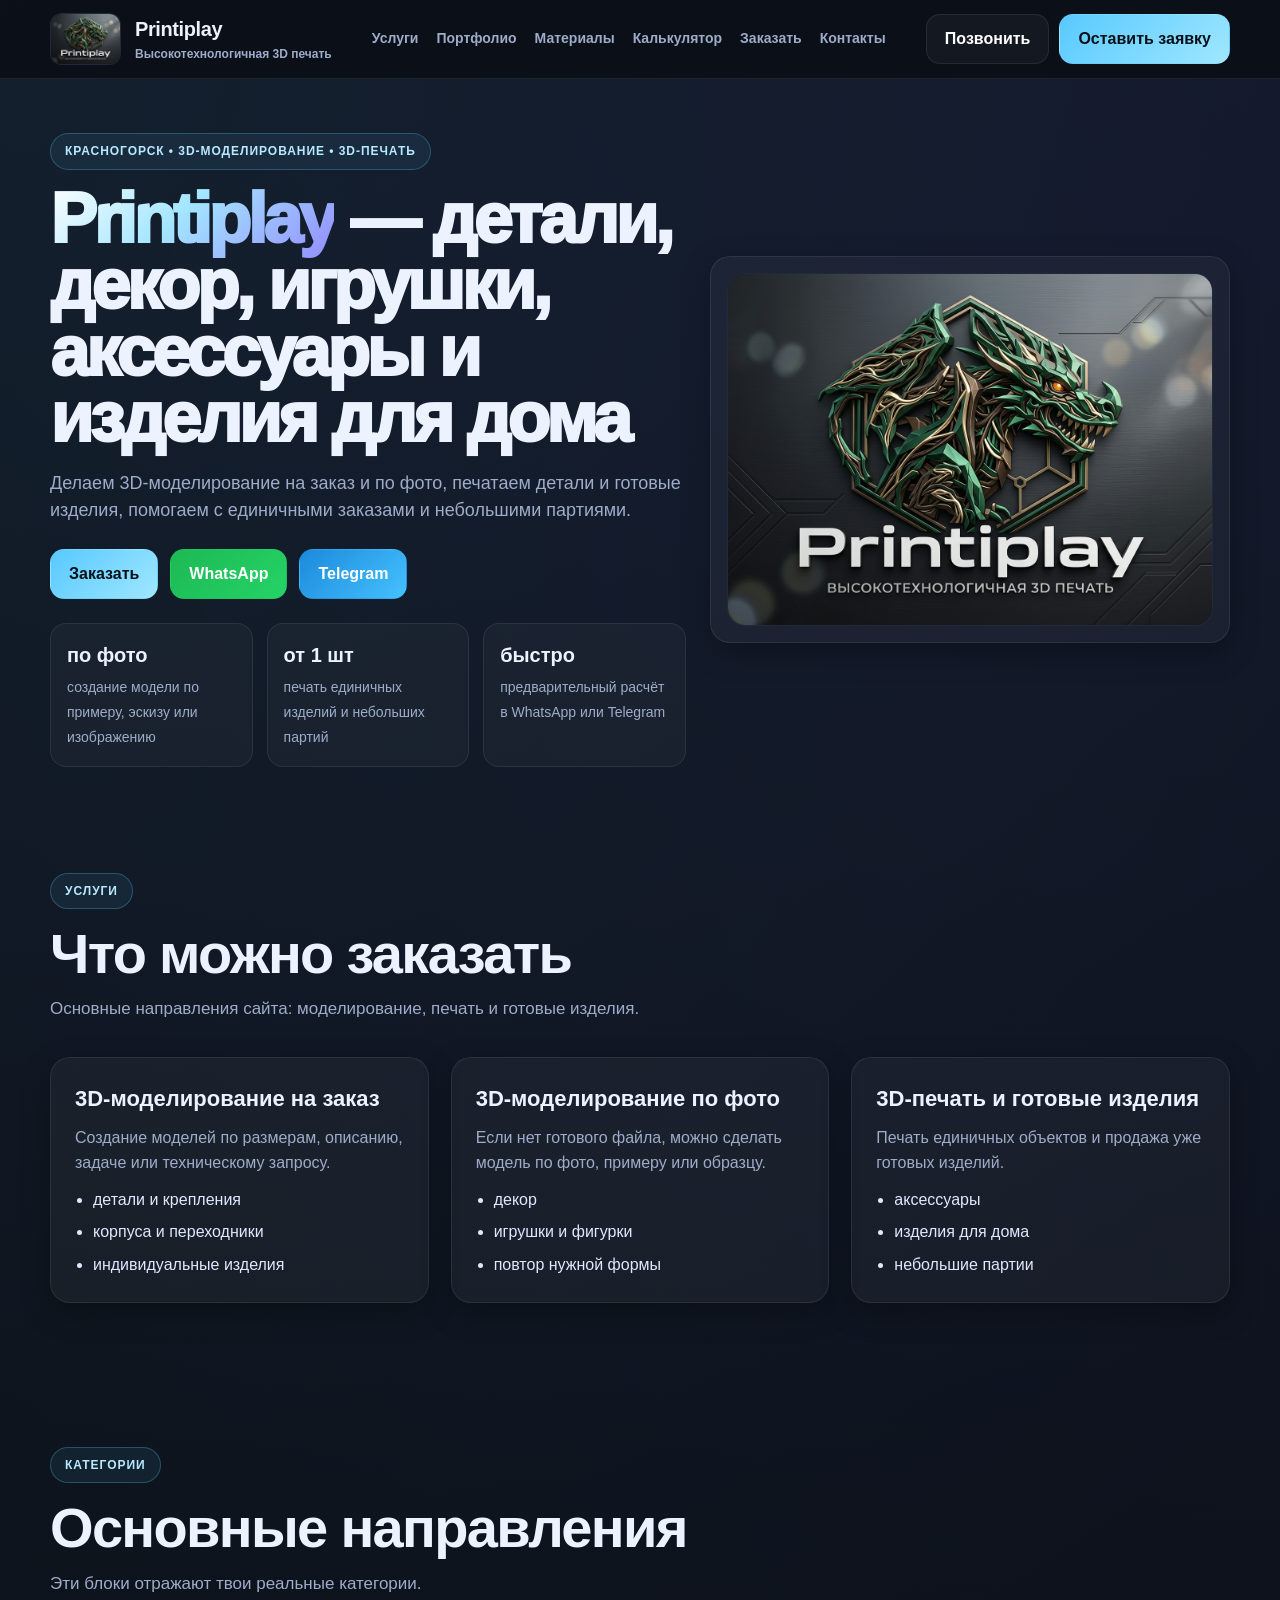
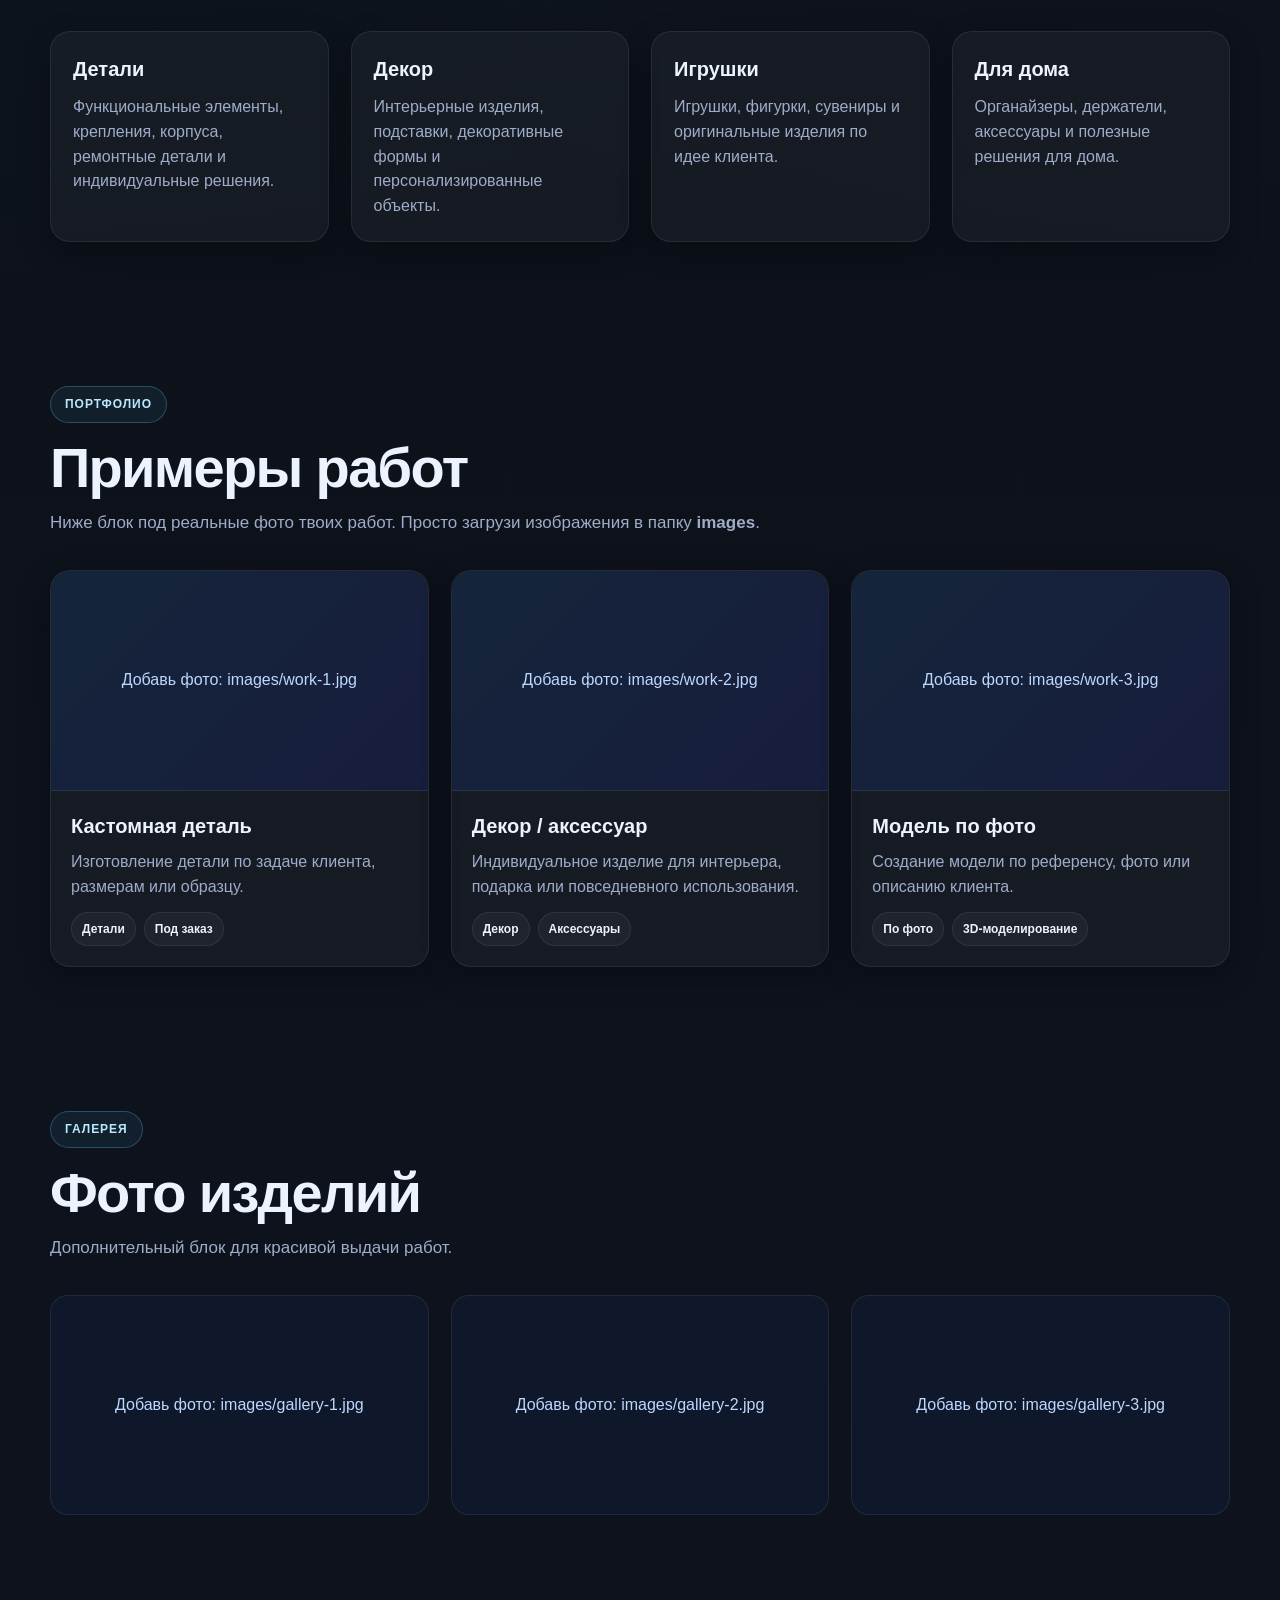
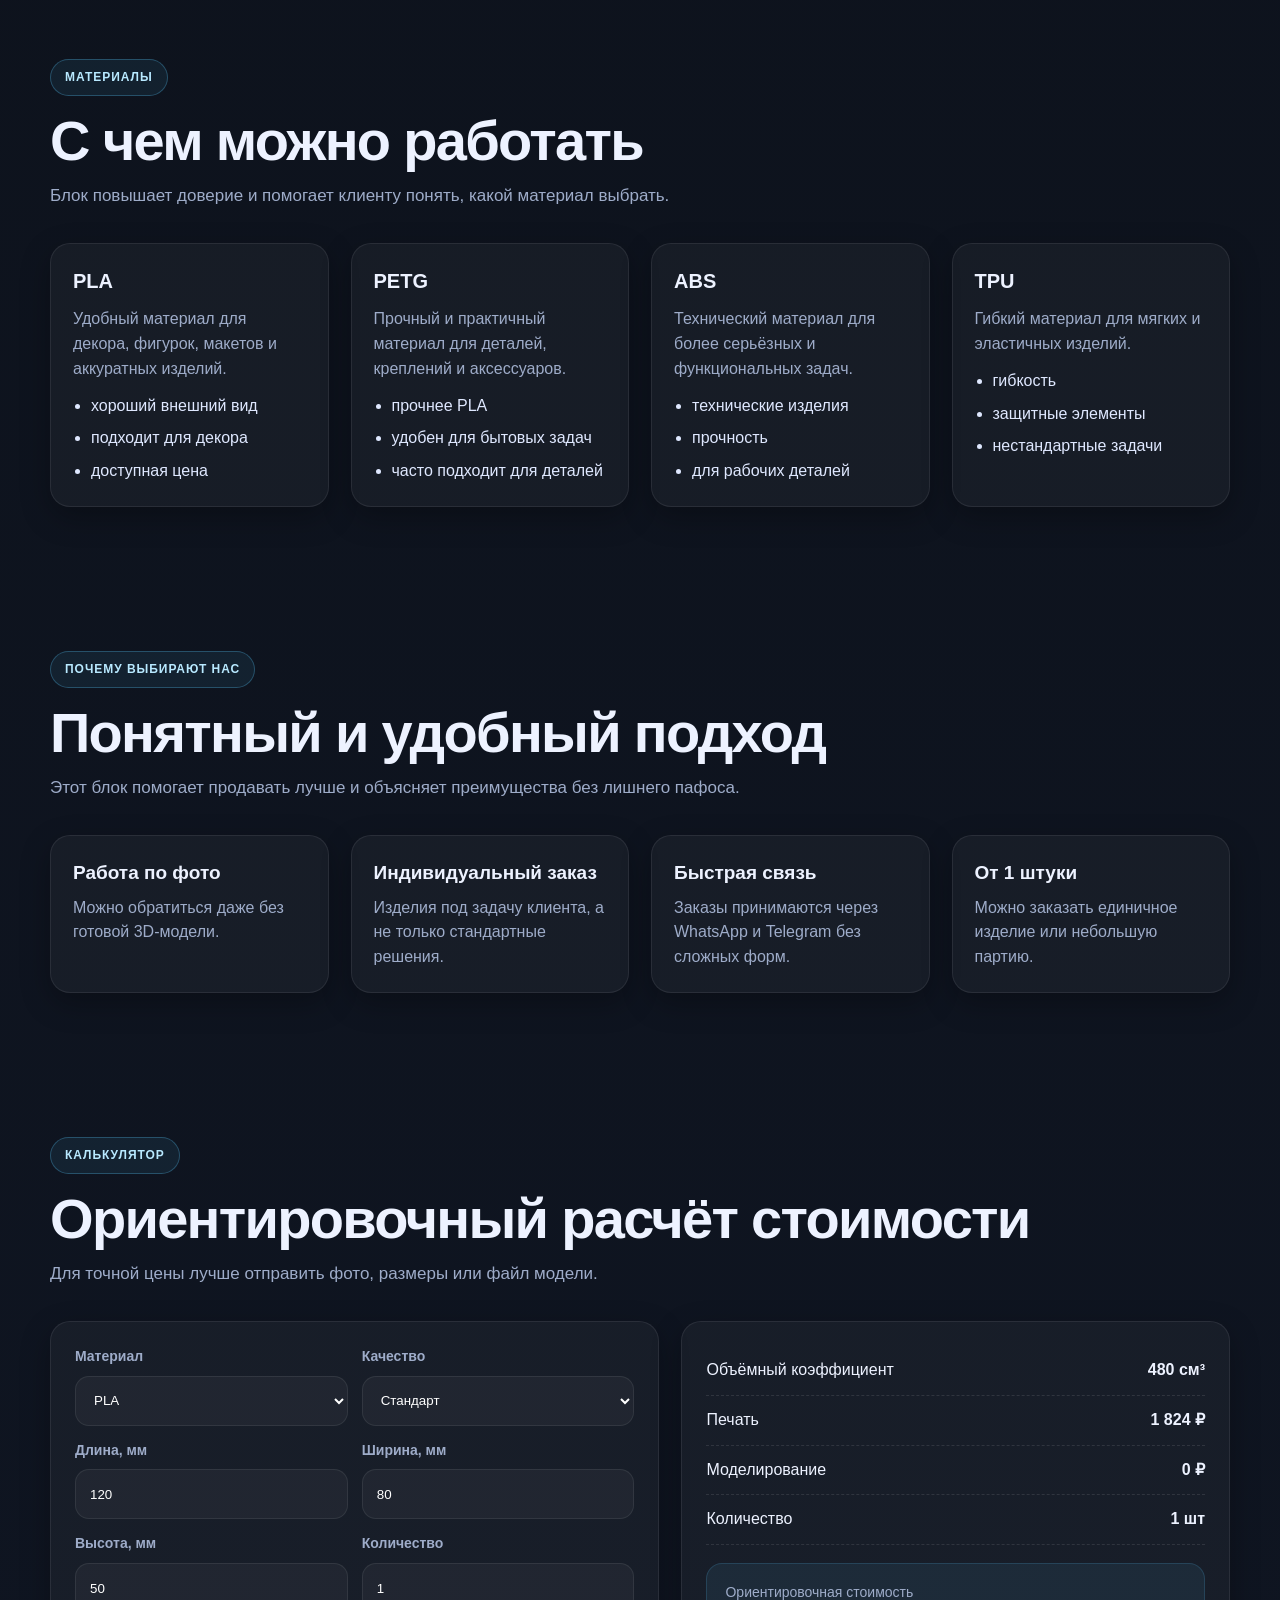
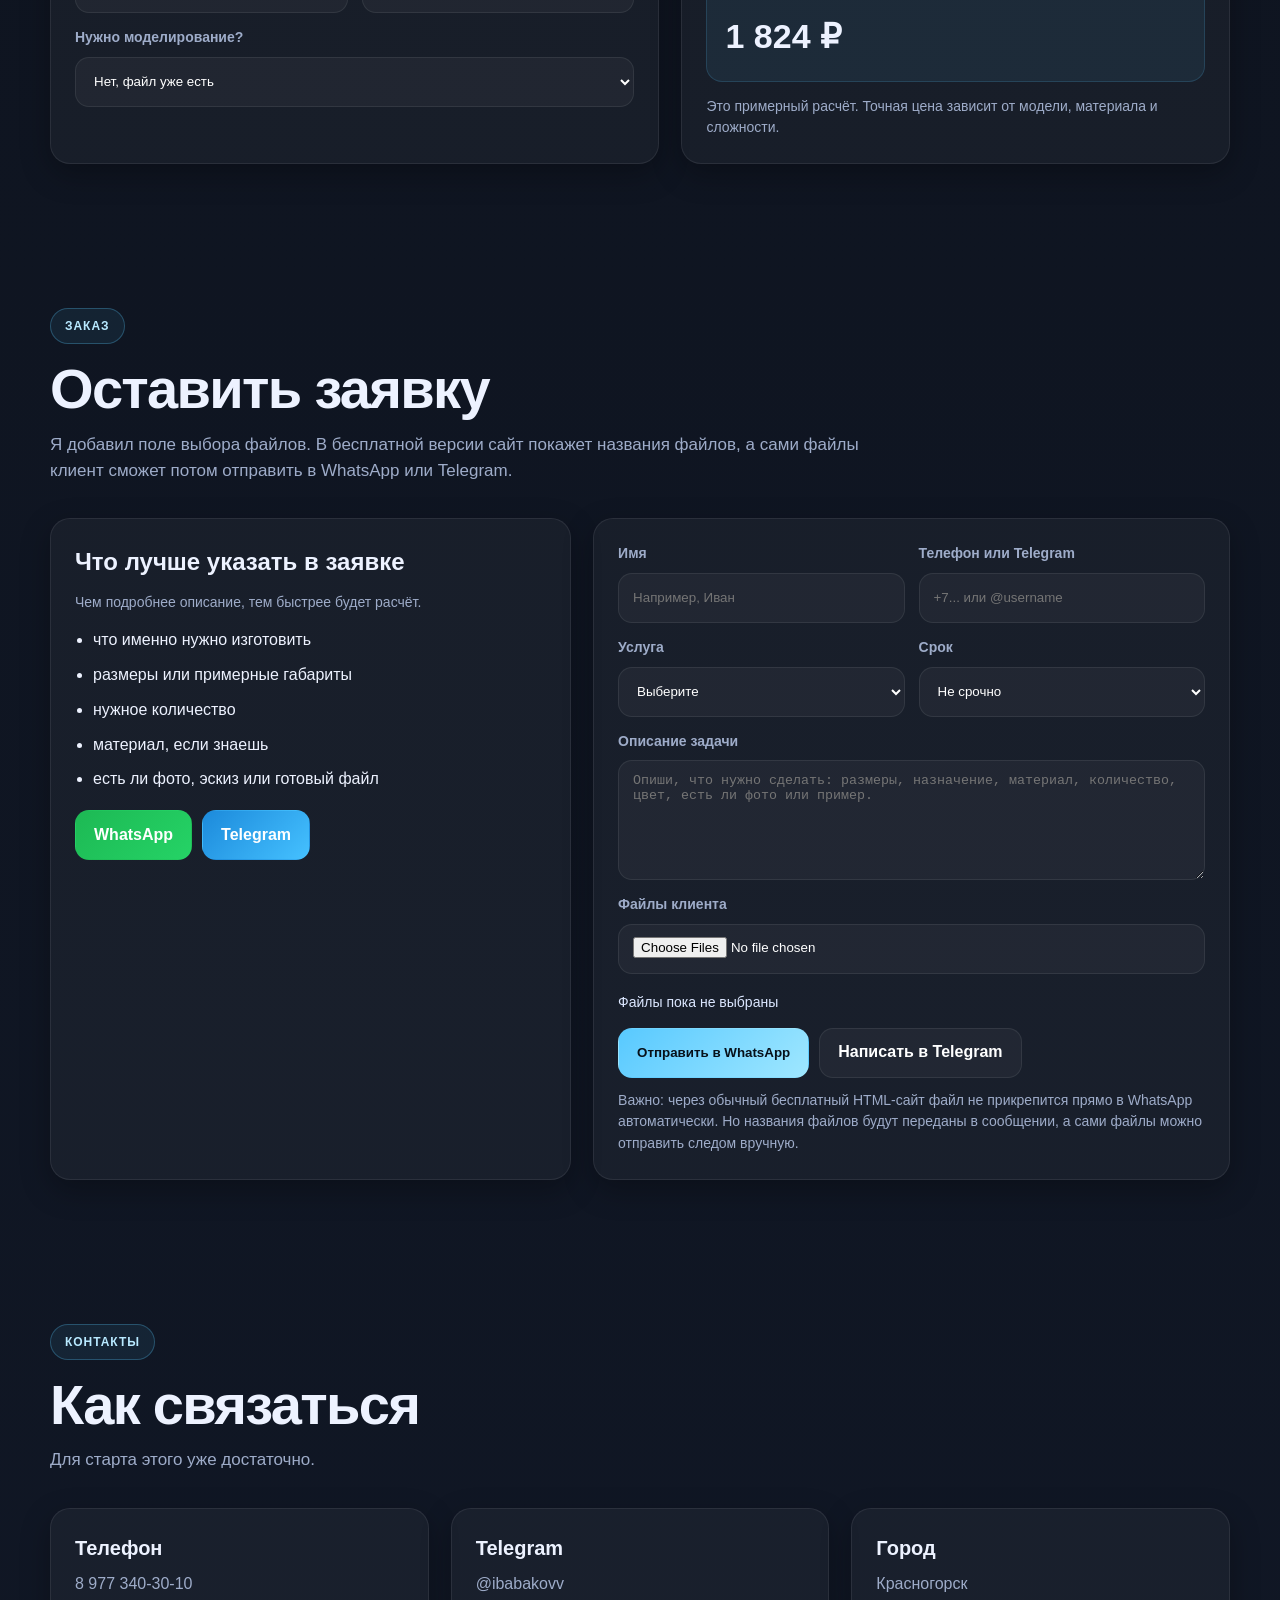
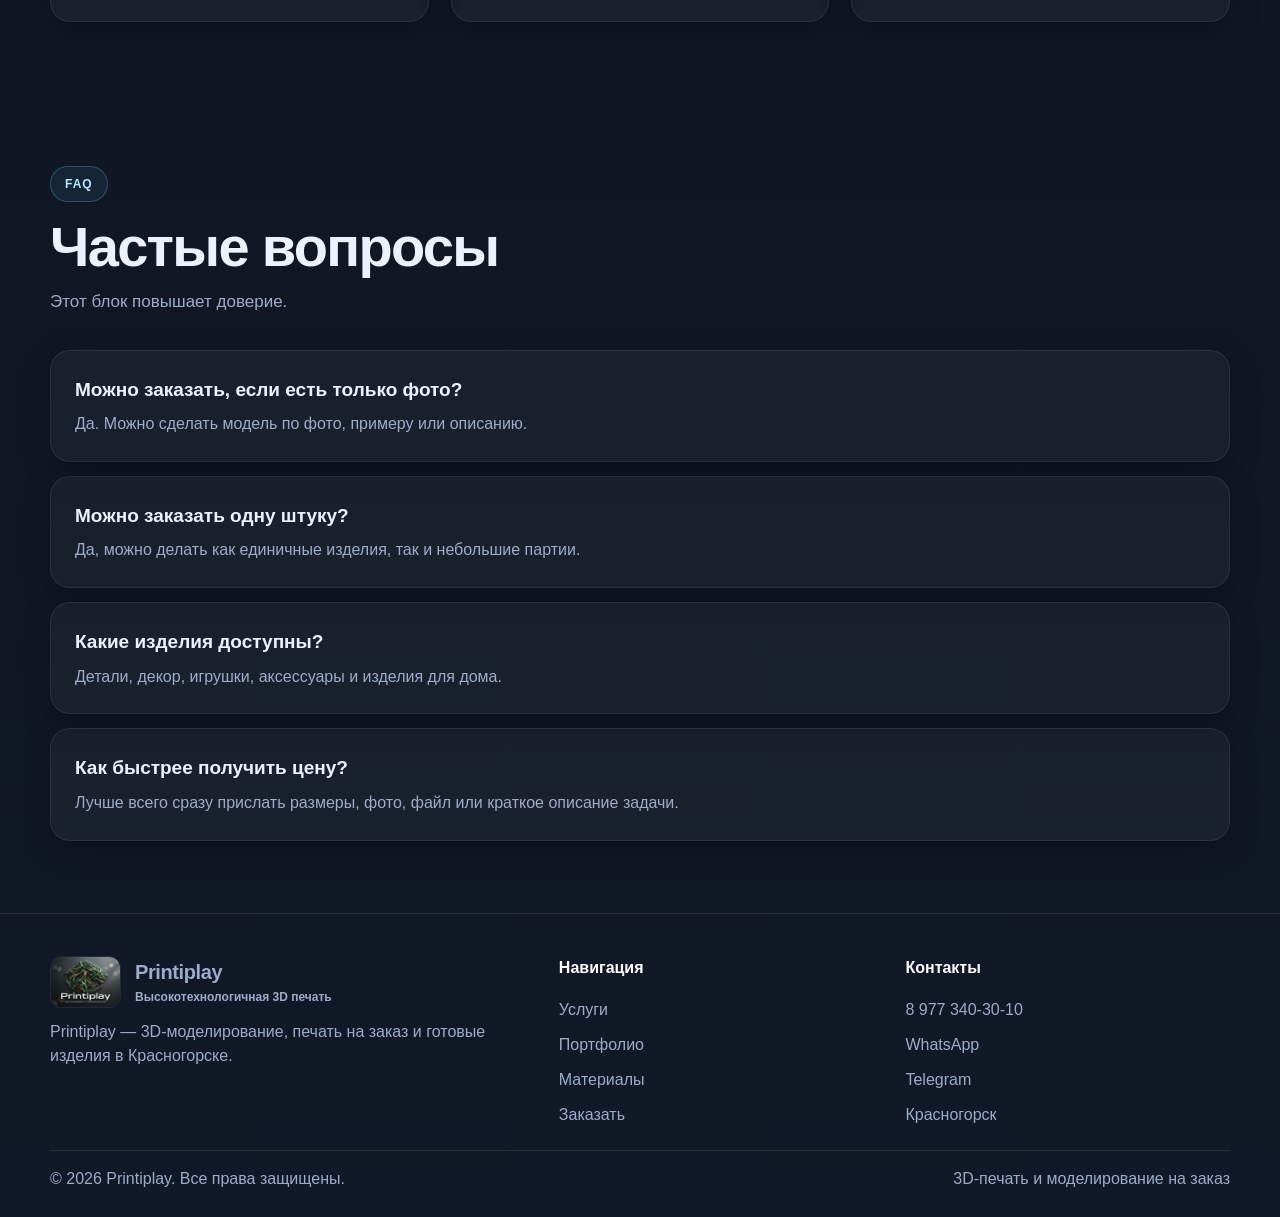
==== index.html @ 0f09175e "Add files via upload" ====
<!DOCTYPE html>
<html lang="ru">
<head>
  <meta charset="UTF-8" />
  <meta name="viewport" content="width=device-width, initial-scale=1.0" />
  <title>Printiplay — 3D-печать, моделирование и готовые изделия</title>
  <meta name="description" content="Printiplay — 3D-печать в Красногорске, 3D-моделирование на заказ и по фото, детали, декор, игрушки, аксессуары и изделия для дома." />
  <link rel="icon" href="images/logo-printiplay.jpg" />
  <style>
    :root{
      --bg:#0b0f16;
      --bg2:#111826;
      --card:#161f30;
      --line:rgba(255,255,255,.08);
      --text:#edf2ff;
      --muted:#9eacc9;
      --accent:#58c9ff;
      --accent2:#6e63ff;
      --ok:#22c55e;
      --radius:20px;
      --shadow:0 10px 30px rgba(0,0,0,.28);
      --max:1180px;
    }

    *{box-sizing:border-box;margin:0;padding:0}
    html{scroll-behavior:smooth}
    body{
      font-family:Inter,Arial,sans-serif;
      color:var(--text);
      background:
        radial-gradient(circle at top left, rgba(88,201,255,.08), transparent 25%),
        radial-gradient(circle at top right, rgba(110,99,255,.08), transparent 25%),
        linear-gradient(180deg, #0b0f16 0%, #111827 100%);
      line-height:1.55;
    }

    a{text-decoration:none;color:inherit}
    img{max-width:100%;display:block}
    .container{width:min(calc(100% - 32px), var(--max));margin:0 auto}
    .section{padding:72px 0}
    .grid{display:grid;gap:22px}

    .card{
      background:rgba(255,255,255,.04);
      border:1px solid var(--line);
      border-radius:var(--radius);
      box-shadow:var(--shadow);
    }

    .badge{
      display:inline-block;
      font-size:12px;
      font-weight:800;
      letter-spacing:.08em;
      text-transform:uppercase;
      color:#b8e9ff;
      border:1px solid rgba(88,201,255,.28);
      background:rgba(88,201,255,.08);
      border-radius:999px;
      padding:8px 14px;
      margin-bottom:16px;
    }

    .title{
      font-size:clamp(32px,5vw,56px);
      line-height:1.02;
      letter-spacing:-.03em;
      font-weight:900;
      margin-bottom:14px;
    }

    .subtitle{
      color:var(--muted);
      font-size:17px;
      max-width:820px;
      margin-bottom:34px;
    }

    .btn{
      display:inline-flex;
      align-items:center;
      justify-content:center;
      min-height:50px;
      padding:0 18px;
      border-radius:14px;
      font-weight:800;
      border:1px solid transparent;
      transition:.2s ease;
      cursor:pointer;
    }

    .btn:hover{transform:translateY(-1px)}
    .btn-primary{
      background:linear-gradient(135deg,var(--accent),#9fe7ff);
      color:#07111a;
    }
    .btn-secondary{
      border-color:var(--line);
      background:rgba(255,255,255,.04);
      color:#fff;
    }
    .btn-whatsapp{
      background:linear-gradient(135deg,#1db954,#25d366);
      color:#fff;
    }
    .btn-telegram{
      background:linear-gradient(135deg,#1c8adb,#45c1ff);
      color:#fff;
    }

    .header{
      position:sticky;
      top:0;
      z-index:100;
      background:rgba(11,15,22,.88);
      backdrop-filter:blur(10px);
      border-bottom:1px solid var(--line);
    }

    .header-inner{
      min-height:78px;
      display:flex;
      align-items:center;
      justify-content:space-between;
      gap:18px;
    }

    .brand{
      display:flex;
      align-items:center;
      gap:14px;
      min-width:0;
    }

    .brand-logo{
      height:52px;
      width:auto;
      border-radius:12px;
      border:1px solid var(--line);
      background:#0f172a;
      flex-shrink:0;
    }

    .brand-text strong{
      display:block;
      font-size:20px;
      letter-spacing:-.02em;
    }

    .brand-text span{
      display:block;
      font-size:12px;
      color:var(--muted);
      font-weight:700;
    }

    .nav{
      display:flex;
      gap:18px;
      flex-wrap:wrap;
    }

    .nav a{
      color:var(--muted);
      font-weight:700;
      font-size:14px;
    }
    .nav a:hover{color:#fff}

    .header-actions{
      display:flex;
      gap:10px;
      flex-wrap:wrap;
    }

    .hero{
      padding:54px 0 34px;
    }

    .hero-wrap{
      display:grid;
      grid-template-columns:1.1fr .9fr;
      gap:24px;
      align-items:center;
    }

    .hero-title{
      font-size:clamp(38px,6vw,70px);
      line-height:.95;
      letter-spacing:-.05em;
      font-weight:950;
      margin-bottom:18px;
    }

    .accent{
      background:linear-gradient(135deg,#fff,#a4e6ff 45%,#938dff);
      -webkit-background-clip:text;
      background-clip:text;
      color:transparent;
    }

    .hero-text{
      color:var(--muted);
      font-size:18px;
      margin-bottom:24px;
      max-width:720px;
    }

    .hero-actions{
      display:flex;
      flex-wrap:wrap;
      gap:12px;
      margin-bottom:24px;
    }

    .hero-points{
      display:grid;
      grid-template-columns:repeat(3,1fr);
      gap:14px;
    }

    .hero-point{
      padding:16px;
      border-radius:16px;
      border:1px solid var(--line);
      background:rgba(255,255,255,.03);
    }

    .hero-point strong{
      display:block;
      font-size:20px;
      margin-bottom:4px;
    }

    .hero-point span{
      color:var(--muted);
      font-size:14px;
    }

    .hero-card{
      padding:16px;
      overflow:hidden;
    }

    .hero-logo{
      border-radius:18px;
      border:1px solid var(--line);
      overflow:hidden;
      background:#0f172a;
    }

    .hero-logo img{
      width:100%;
      height:auto;
      display:block;
    }

    .services{grid-template-columns:repeat(3,1fr)}
    .service-card{padding:24px}
    .service-card h3{font-size:22px;margin-bottom:10px}
    .service-card p{color:var(--muted);margin-bottom:12px}
    .service-card ul{padding-left:18px;color:#dfe8ff;display:grid;gap:8px}

    .two-col{display:grid;grid-template-columns:1fr 1fr;gap:22px}

    .categories{grid-template-columns:repeat(4,1fr)}
    .category-card{padding:22px}
    .category-card h3{font-size:20px;margin-bottom:10px}
    .category-card p{color:var(--muted)}

    .portfolio{grid-template-columns:repeat(3,1fr)}
    .work-card{overflow:hidden}
    .work-thumb{
      height:220px;
      background:
        linear-gradient(135deg, rgba(88,201,255,.08), rgba(110,99,255,.08)),
        #0f172a;
      border-bottom:1px solid var(--line);
      display:flex;
      align-items:center;
      justify-content:center;
      color:#bdd8ff;
      text-align:center;
      padding:20px;
    }

    .work-thumb img{
      width:100%;
      height:100%;
      object-fit:cover;
    }

    .work-content{padding:20px}
    .work-content h3{font-size:20px;margin-bottom:8px}
    .work-content p{color:var(--muted);margin-bottom:12px}
    .chips{display:flex;gap:8px;flex-wrap:wrap}
    .chip{
      display:inline-block;
      padding:7px 10px;
      border-radius:999px;
      font-size:12px;
      font-weight:700;
      border:1px solid var(--line);
      background:rgba(255,255,255,.04);
    }

    .gallery{grid-template-columns:repeat(3,1fr)}
    .gallery-item{
      min-height:220px;
      border-radius:18px;
      overflow:hidden;
      border:1px solid var(--line);
      background:#0f172a;
      display:flex;
      align-items:center;
      justify-content:center;
      color:#bdd8ff;
      text-align:center;
      padding:20px;
    }
    .gallery-item img{
      width:100%;
      height:100%;
      object-fit:cover;
    }

    .materials{grid-template-columns:repeat(4,1fr)}
    .material-card{padding:22px}
    .material-card h3{font-size:20px;margin-bottom:10px}
    .material-card p{color:var(--muted);margin-bottom:12px}
    .material-card ul{padding-left:18px;color:#dfe8ff;display:grid;gap:8px}

    .advantages{grid-template-columns:repeat(4,1fr)}
    .adv-card{padding:22px}
    .adv-card h3{font-size:19px;margin-bottom:8px}
    .adv-card p{color:var(--muted)}

    .calc-wrap{display:grid;grid-template-columns:1fr .9fr;gap:22px}
    .form-card,.result-card,.faq-item,.contact-card,.order-info,.order-form{padding:24px}
    .form-grid{display:grid;grid-template-columns:repeat(2,1fr);gap:14px}
    .field{display:grid;gap:8px}
    .field.full{grid-column:1/-1}
    label{font-size:14px;color:var(--muted);font-weight:700}
    input,select,textarea{
      width:100%;
      min-height:50px;
      padding:12px 14px;
      border-radius:14px;
      border:1px solid var(--line);
      background:rgba(255,255,255,.04);
      color:#fff;
      outline:none;
    }
    textarea{min-height:120px;resize:vertical}
    input:focus,select:focus,textarea:focus{
      border-color:rgba(88,201,255,.45);
      box-shadow:0 0 0 3px rgba(88,201,255,.10);
    }

    .result-line{
      display:flex;
      justify-content:space-between;
      gap:12px;
      padding:12px 0;
      border-bottom:1px dashed rgba(255,255,255,.10);
    }

    .result-total{
      margin-top:18px;
      padding:18px;
      border-radius:16px;
      background:rgba(88,201,255,.08);
      border:1px solid rgba(88,201,255,.16);
    }

    .result-total strong{
      display:block;
      font-size:34px;
      margin-top:6px;
    }

    .order-wrap{display:grid;grid-template-columns:.9fr 1.1fr;gap:22px}
    .order-info ul{padding-left:18px;display:grid;gap:10px;margin-top:14px}
    .note{font-size:14px;color:var(--muted)}

    .file-list{
      margin-top:10px;
      display:grid;
      gap:6px;
      font-size:14px;
      color:#dce7ff;
    }

    .contacts{grid-template-columns:repeat(3,1fr)}
    .contact-card h3{font-size:20px;margin-bottom:8px}
    .contact-card p,.contact-card a{color:var(--muted)}

    .faq{display:grid;gap:14px}
    .faq-item h3{font-size:19px;margin-bottom:8px}
    .faq-item p{color:var(--muted)}

    .footer{
      padding:42px 0 26px;
      border-top:1px solid var(--line);
      color:var(--muted);
    }
    .footer-top{
      display:grid;
      grid-template-columns:1.2fr .8fr .8fr;
      gap:22px;
    }
    .footer-links{display:grid;gap:10px}
    .footer-links h4{color:#fff;margin-bottom:8px}
    .footer-bottom{
      margin-top:22px;
      padding-top:16px;
      border-top:1px solid var(--line);
      display:flex;
      justify-content:space-between;
      gap:12px;
      flex-wrap:wrap;
    }

    @media (max-width:1080px){
      .hero-wrap,.calc-wrap,.order-wrap,.footer-top{grid-template-columns:1fr}
      .services,.categories,.portfolio,.gallery,.materials,.advantages,.contacts{grid-template-columns:repeat(2,1fr)}
    }

    @media (max-width:760px){
      .nav{display:none}
      .header-inner{flex-wrap:wrap;padding:12px 0}
      .header-actions{width:100%;display:grid;grid-template-columns:1fr 1fr}
      .hero-points,.services,.categories,.portfolio,.gallery,.materials,.advantages,.contacts,.form-grid{grid-template-columns:1fr}
      .section{padding:60px 0}
      .brand-text span{display:none}
    }
  </style>
</head>
<body>

  <header class="header">
    <div class="container header-inner">
      <a href="#top" class="brand">
        <img src="images/logo-printiplay.jpg" alt="Printiplay" class="brand-logo">
        <div class="brand-text">
          <strong>Printiplay</strong>
          <span>Высокотехнологичная 3D печать</span>
        </div>
      </a>

      <nav class="nav">
        <a href="#services">Услуги</a>
        <a href="#portfolio">Портфолио</a>
        <a href="#materials">Материалы</a>
        <a href="#calculator">Калькулятор</a>
        <a href="#order">Заказать</a>
        <a href="#contacts">Контакты</a>
      </nav>

      <div class="header-actions">
        <a class="btn btn-secondary" href="tel:+79773403010">Позвонить</a>
        <a class="btn btn-primary" href="#order">Оставить заявку</a>
      </div>
    </div>
  </header>

  <main id="top">

    <section class="hero">
      <div class="container hero-wrap">
        <div>
          <div class="badge">Красногорск • 3D-моделирование • 3D-печать</div>
          <h1 class="hero-title"><span class="accent">Printiplay</span> — детали, декор, игрушки, аксессуары и изделия для дома</h1>
          <p class="hero-text">
            Делаем 3D-моделирование на заказ и по фото, печатаем детали и готовые изделия,
            помогаем с единичными заказами и небольшими партиями.
          </p>

          <div class="hero-actions">
            <a class="btn btn-primary" href="#order">Заказать</a>
            <a class="btn btn-whatsapp" href="https://wa.me/79773403010?text=Здравствуйте!%20Хочу%20обсудить%20заказ%20в%20Printiplay" target="_blank">WhatsApp</a>
            <a class="btn btn-telegram" href="https://t.me/ibabakovv" target="_blank">Telegram</a>
          </div>

          <div class="hero-points">
            <div class="hero-point">
              <strong>по фото</strong>
              <span>создание модели по примеру, эскизу или изображению</span>
            </div>
            <div class="hero-point">
              <strong>от 1 шт</strong>
              <span>печать единичных изделий и небольших партий</span>
            </div>
            <div class="hero-point">
              <strong>быстро</strong>
              <span>предварительный расчёт в WhatsApp или Telegram</span>
            </div>
          </div>
        </div>

        <div class="card hero-card">
          <div class="hero-logo">
            <img src="images/logo-printiplay.jpg" alt="Логотип Printiplay">
          </div>
        </div>
      </div>
    </section>

    <section class="section" id="services">
      <div class="container">
        <div class="badge">Услуги</div>
        <h2 class="title">Что можно заказать</h2>
        <p class="subtitle">
          Основные направления сайта: моделирование, печать и готовые изделия.
        </p>

        <div class="grid services">
          <div class="card service-card">
            <h3>3D-моделирование на заказ</h3>
            <p>Создание моделей по размерам, описанию, задаче или техническому запросу.</p>
            <ul>
              <li>детали и крепления</li>
              <li>корпуса и переходники</li>
              <li>индивидуальные изделия</li>
            </ul>
          </div>

          <div class="card service-card">
            <h3>3D-моделирование по фото</h3>
            <p>Если нет готового файла, можно сделать модель по фото, примеру или образцу.</p>
            <ul>
              <li>декор</li>
              <li>игрушки и фигурки</li>
              <li>повтор нужной формы</li>
            </ul>
          </div>

          <div class="card service-card">
            <h3>3D-печать и готовые изделия</h3>
            <p>Печать единичных объектов и продажа уже готовых изделий.</p>
            <ul>
              <li>аксессуары</li>
              <li>изделия для дома</li>
              <li>небольшие партии</li>
            </ul>
          </div>
        </div>
      </div>
    </section>

    <section class="section">
      <div class="container">
        <div class="badge">Категории</div>
        <h2 class="title">Основные направления</h2>
        <p class="subtitle">
          Эти блоки отражают твои реальные категории.
        </p>

        <div class="grid categories">
          <div class="card category-card">
            <h3>Детали</h3>
            <p>Функциональные элементы, крепления, корпуса, ремонтные детали и индивидуальные решения.</p>
          </div>
          <div class="card category-card">
            <h3>Декор</h3>
            <p>Интерьерные изделия, подставки, декоративные формы и персонализированные объекты.</p>
          </div>
          <div class="card category-card">
            <h3>Игрушки</h3>
            <p>Игрушки, фигурки, сувениры и оригинальные изделия по идее клиента.</p>
          </div>
          <div class="card category-card">
            <h3>Для дома</h3>
            <p>Органайзеры, держатели, аксессуары и полезные решения для дома.</p>
          </div>
        </div>
      </div>
    </section>

    <section class="section" id="portfolio">
      <div class="container">
        <div class="badge">Портфолио</div>
        <h2 class="title">Примеры работ</h2>
        <p class="subtitle">
          Ниже блок под реальные фото твоих работ. Просто загрузи изображения в папку <b>images</b>.
        </p>

        <div class="grid portfolio">
          <article class="card work-card">
            <div class="work-thumb">
              <img src="images/work-1.jpg" alt="Работа 1" onerror="this.style.display='none'; this.parentNode.innerHTML='Добавь фото: images/work-1.jpg';">
            </div>
            <div class="work-content">
              <h3>Кастомная деталь</h3>
              <p>Изготовление детали по задаче клиента, размерам или образцу.</p>
              <div class="chips">
                <span class="chip">Детали</span>
                <span class="chip">Под заказ</span>
              </div>
            </div>
          </article>

          <article class="card work-card">
            <div class="work-thumb">
              <img src="images/work-2.jpg" alt="Работа 2" onerror="this.style.display='none'; this.parentNode.innerHTML='Добавь фото: images/work-2.jpg';">
            </div>
            <div class="work-content">
              <h3>Декор / аксессуар</h3>
              <p>Индивидуальное изделие для интерьера, подарка или повседневного использования.</p>
              <div class="chips">
                <span class="chip">Декор</span>
                <span class="chip">Аксессуары</span>
              </div>
            </div>
          </article>

          <article class="card work-card">
            <div class="work-thumb">
              <img src="images/work-3.jpg" alt="Работа 3" onerror="this.style.display='none'; this.parentNode.innerHTML='Добавь фото: images/work-3.jpg';">
            </div>
            <div class="work-content">
              <h3>Модель по фото</h3>
              <p>Создание модели по референсу, фото или описанию клиента.</p>
              <div class="chips">
                <span class="chip">По фото</span>
                <span class="chip">3D-моделирование</span>
              </div>
            </div>
          </article>
        </div>
      </div>
    </section>

    <section class="section">
      <div class="container">
        <div class="badge">Галерея</div>
        <h2 class="title">Фото изделий</h2>
        <p class="subtitle">
          Дополнительный блок для красивой выдачи работ.
        </p>

        <div class="grid gallery">
          <div class="gallery-item">
            <img src="images/gallery-1.jpg" alt="Галерея 1" onerror="this.style.display='none'; this.parentNode.innerHTML='Добавь фото: images/gallery-1.jpg';">
          </div>
          <div class="gallery-item">
            <img src="images/gallery-2.jpg" alt="Галерея 2" onerror="this.style.display='none'; this.parentNode.innerHTML='Добавь фото: images/gallery-2.jpg';">
          </div>
          <div class="gallery-item">
            <img src="images/gallery-3.jpg" alt="Галерея 3" onerror="this.style.display='none'; this.parentNode.innerHTML='Добавь фото: images/gallery-3.jpg';">
          </div>
        </div>
      </div>
    </section>

    <section class="section" id="materials">
      <div class="container">
        <div class="badge">Материалы</div>
        <h2 class="title">С чем можно работать</h2>
        <p class="subtitle">
          Блок повышает доверие и помогает клиенту понять, какой материал выбрать.
        </p>

        <div class="grid materials">
          <div class="card material-card">
            <h3>PLA</h3>
            <p>Удобный материал для декора, фигурок, макетов и аккуратных изделий.</p>
            <ul>
              <li>хороший внешний вид</li>
              <li>подходит для декора</li>
              <li>доступная цена</li>
            </ul>
          </div>

          <div class="card material-card">
            <h3>PETG</h3>
            <p>Прочный и практичный материал для деталей, креплений и аксессуаров.</p>
            <ul>
              <li>прочнее PLA</li>
              <li>удобен для бытовых задач</li>
              <li>часто подходит для деталей</li>
            </ul>
          </div>

          <div class="card material-card">
            <h3>ABS</h3>
            <p>Технический материал для более серьёзных и функциональных задач.</p>
            <ul>
              <li>технические изделия</li>
              <li>прочность</li>
              <li>для рабочих деталей</li>
            </ul>
          </div>

          <div class="card material-card">
            <h3>TPU</h3>
            <p>Гибкий материал для мягких и эластичных изделий.</p>
            <ul>
              <li>гибкость</li>
              <li>защитные элементы</li>
              <li>нестандартные задачи</li>
            </ul>
          </div>
        </div>
      </div>
    </section>

    <section class="section">
      <div class="container">
        <div class="badge">Почему выбирают нас</div>
        <h2 class="title">Понятный и удобный подход</h2>
        <p class="subtitle">
          Этот блок помогает продавать лучше и объясняет преимущества без лишнего пафоса.
        </p>

        <div class="grid advantages">
          <div class="card adv-card">
            <h3>Работа по фото</h3>
            <p>Можно обратиться даже без готовой 3D-модели.</p>
          </div>
          <div class="card adv-card">
            <h3>Индивидуальный заказ</h3>
            <p>Изделия под задачу клиента, а не только стандартные решения.</p>
          </div>
          <div class="card adv-card">
            <h3>Быстрая связь</h3>
            <p>Заказы принимаются через WhatsApp и Telegram без сложных форм.</p>
          </div>
          <div class="card adv-card">
            <h3>От 1 штуки</h3>
            <p>Можно заказать единичное изделие или небольшую партию.</p>
          </div>
        </div>
      </div>
    </section>

    <section class="section" id="calculator">
      <div class="container">
        <div class="badge">Калькулятор</div>
        <h2 class="title">Ориентировочный расчёт стоимости</h2>
        <p class="subtitle">
          Для точной цены лучше отправить фото, размеры или файл модели.
        </p>

        <div class="calc-wrap">
          <div class="card form-card">
            <div class="form-grid">
              <div class="field">
                <label for="material">Материал</label>
                <select id="material">
                  <option value="1">PLA</option>
                  <option value="1.2">PETG</option>
                  <option value="1.4">ABS</option>
                  <option value="1.6">TPU</option>
                </select>
              </div>

              <div class="field">
                <label for="quality">Качество</label>
                <select id="quality">
                  <option value="1">Стандарт</option>
                  <option value="1.2">Повышенное</option>
                  <option value="1.4">Аккуратное / мелкий слой</option>
                </select>
              </div>

              <div class="field">
                <label for="length">Длина, мм</label>
                <input type="number" id="length" value="120" min="1">
              </div>

              <div class="field">
                <label for="width">Ширина, мм</label>
                <input type="number" id="width" value="80" min="1">
              </div>

              <div class="field">
                <label for="height">Высота, мм</label>
                <input type="number" id="height" value="50" min="1">
              </div>

              <div class="field">
                <label for="qty">Количество</label>
                <input type="number" id="qty" value="1" min="1">
              </div>

              <div class="field full">
                <label for="modeling">Нужно моделирование?</label>
                <select id="modeling">
                  <option value="0">Нет, файл уже есть</option>
                  <option value="1000">Да, простая модель</option>
                  <option value="2500">Да, средняя сложность</option>
                  <option value="4500">Да, сложная модель / по фото</option>
                </select>
              </div>
            </div>
          </div>

          <div class="card result-card">
            <div class="result-line">
              <span>Объёмный коэффициент</span>
              <strong id="volumeText">480 см³</strong>
            </div>
            <div class="result-line">
              <span>Печать</span>
              <strong id="printCost">1 824 ₽</strong>
            </div>
            <div class="result-line">
              <span>Моделирование</span>
              <strong id="modelCost">0 ₽</strong>
            </div>
            <div class="result-line">
              <span>Количество</span>
              <strong id="qtyText">1 шт</strong>
            </div>

            <div class="result-total">
              <div class="note">Ориентировочная стоимость</div>
              <strong id="totalCost">1 824 ₽</strong>
            </div>

            <p class="note" style="margin-top:14px;">
              Это примерный расчёт. Точная цена зависит от модели, материала и сложности.
            </p>
          </div>
        </div>
      </div>
    </section>

    <section class="section" id="order">
      <div class="container">
        <div class="badge">Заказ</div>
        <h2 class="title">Оставить заявку</h2>
        <p class="subtitle">
          Я добавил поле выбора файлов. В бесплатной версии сайт покажет названия файлов,
          а сами файлы клиент сможет потом отправить в WhatsApp или Telegram.
        </p>

        <div class="order-wrap">
          <div class="card order-info">
            <h3 style="font-size:24px;margin-bottom:12px;">Что лучше указать в заявке</h3>
            <p class="note">
              Чем подробнее описание, тем быстрее будет расчёт.
            </p>
            <ul>
              <li>что именно нужно изготовить</li>
              <li>размеры или примерные габариты</li>
              <li>нужное количество</li>
              <li>материал, если знаешь</li>
              <li>есть ли фото, эскиз или готовый файл</li>
            </ul>

            <div style="display:flex;flex-wrap:wrap;gap:10px;margin-top:18px;">
              <a class="btn btn-whatsapp" href="https://wa.me/79773403010?text=Здравствуйте!%20Хочу%20оставить%20заявку%20в%20Printiplay" target="_blank">WhatsApp</a>
              <a class="btn btn-telegram" href="https://t.me/ibabakovv" target="_blank">Telegram</a>
            </div>
          </div>

          <div class="card order-form">
            <form id="siteOrderForm">
              <div class="form-grid">
                <div class="field">
                  <label for="name">Имя</label>
                  <input type="text" id="name" placeholder="Например, Иван" required>
                </div>

                <div class="field">
                  <label for="phone">Телефон или Telegram</label>
                  <input type="text" id="phone" placeholder="+7... или @username" required>
                </div>

                <div class="field">
                  <label for="service">Услуга</label>
                  <select id="service" required>
                    <option value="">Выберите</option>
                    <option>3D-моделирование на заказ</option>
                    <option>3D-моделирование по фото</option>
                    <option>3D-печать по готовому файлу</option>
                    <option>Моделирование + печать</option>
                    <option>Покупка готового изделия</option>
                  </select>
                </div>

                <div class="field">
                  <label for="deadline">Срок</label>
                  <select id="deadline">
                    <option>Не срочно</option>
                    <option>1–3 дня</option>
                    <option>До недели</option>
                    <option>Срочно</option>
                  </select>
                </div>

                <div class="field full">
                  <label for="task">Описание задачи</label>
                  <textarea id="task" placeholder="Опиши, что нужно сделать: размеры, назначение, материал, количество, цвет, есть ли фото или пример." required></textarea>
                </div>

                <div class="field full">
                  <label for="files">Файлы клиента</label>
                  <input type="file" id="files" multiple accept=".stl,.obj,.step,.stp,.jpg,.jpeg,.png,.pdf">
                  <div class="file-list" id="fileList">Файлы пока не выбраны</div>
                </div>
              </div>

              <div style="display:flex;flex-wrap:wrap;gap:10px;margin-top:14px;">
                <button type="submit" class="btn btn-primary">Отправить в WhatsApp</button>
                <a class="btn btn-secondary" href="https://t.me/ibabakovv" target="_blank">Написать в Telegram</a>
              </div>

              <p class="note" style="margin-top:12px;">
                Важно: через обычный бесплатный HTML-сайт файл не прикрепится прямо в WhatsApp автоматически.
                Но названия файлов будут переданы в сообщении, а сами файлы можно отправить следом вручную.
              </p>
            </form>
          </div>
        </div>
      </div>
    </section>

    <section class="section" id="contacts">
      <div class="container">
        <div class="badge">Контакты</div>
        <h2 class="title">Как связаться</h2>
        <p class="subtitle">
          Для старта этого уже достаточно.
        </p>

        <div class="grid contacts">
          <div class="card contact-card">
            <h3>Телефон</h3>
            <p><a href="tel:+79773403010">8 977 340-30-10</a></p>
          </div>
          <div class="card contact-card">
            <h3>Telegram</h3>
            <p><a href="https://t.me/ibabakovv" target="_blank">@ibabakovv</a></p>
          </div>
          <div class="card contact-card">
            <h3>Город</h3>
            <p>Красногорск</p>
          </div>
        </div>
      </div>
    </section>

    <section class="section">
      <div class="container">
        <div class="badge">FAQ</div>
        <h2 class="title">Частые вопросы</h2>
        <p class="subtitle">
          Этот блок повышает доверие.
        </p>

        <div class="faq">
          <div class="card faq-item">
            <h3>Можно заказать, если есть только фото?</h3>
            <p>Да. Можно сделать модель по фото, примеру или описанию.</p>
          </div>
          <div class="card faq-item">
            <h3>Можно заказать одну штуку?</h3>
            <p>Да, можно делать как единичные изделия, так и небольшие партии.</p>
          </div>
          <div class="card faq-item">
            <h3>Какие изделия доступны?</h3>
            <p>Детали, декор, игрушки, аксессуары и изделия для дома.</p>
          </div>
          <div class="card faq-item">
            <h3>Как быстрее получить цену?</h3>
            <p>Лучше всего сразу прислать размеры, фото, файл или краткое описание задачи.</p>
          </div>
        </div>
      </div>
    </section>

  </main>

  <footer class="footer">
    <div class="container">
      <div class="footer-top">
        <div>
          <div class="brand" style="margin-bottom:12px;">
            <img src="images/logo-printiplay.jpg" alt="Printiplay" class="brand-logo">
            <div class="brand-text">
              <strong>Printiplay</strong>
              <span>Высокотехнологичная 3D печать</span>
            </div>
          </div>
          <p>
            Printiplay — 3D-моделирование, печать на заказ и готовые изделия в Красногорске.
          </p>
        </div>

        <div class="footer-links">
          <h4>Навигация</h4>
          <a href="#services">Услуги</a>
          <a href="#portfolio">Портфолио</a>
          <a href="#materials">Материалы</a>
          <a href="#order">Заказать</a>
        </div>

        <div class="footer-links">
          <h4>Контакты</h4>
          <a href="tel:+79773403010">8 977 340-30-10</a>
          <a href="https://wa.me/79773403010" target="_blank">WhatsApp</a>
          <a href="https://t.me/ibabakovv" target="_blank">Telegram</a>
          <span>Красногорск</span>
        </div>
      </div>

      <div class="footer-bottom">
        <span>© 2026 Printiplay. Все права защищены.</span>
        <span>3D-печать и моделирование на заказ</span>
      </div>
    </div>
  </footer>

  <script>
    const material = document.getElementById('material');
    const quality = document.getElementById('quality');
    const lengthInput = document.getElementById('length');
    const widthInput = document.getElementById('width');
    const heightInput = document.getElementById('height');
    const qtyInput = document.getElementById('qty');
    const modeling = document.getElementById('modeling');

    const volumeText = document.getElementById('volumeText');
    const printCost = document.getElementById('printCost');
    const modelCost = document.getElementById('modelCost');
    const qtyText = document.getElementById('qtyText');
    const totalCost = document.getElementById('totalCost');

    function formatPrice(num){
      return new Intl.NumberFormat('ru-RU').format(Math.round(num)) + ' ₽';
    }

    function calculatePrice(){
      const length = Number(lengthInput.value) || 0;
      const width = Number(widthInput.value) || 0;
      const height = Number(heightInput.value) || 0;
      const qty = Math.max(1, Number(qtyInput.value) || 1);

      const materialCoef = Number(material.value);
      const qualityCoef = Number(quality.value);
      const modelPrice = Number(modeling.value);

      const volumeCm = (length * width * height) / 1000;
      const basePrint = Math.max(500, volumeCm * 3.8 * materialCoef * qualityCoef);
      const discount = qty >= 10 ? 0.88 : qty >= 5 ? 0.94 : 1;
      const printTotal = basePrint * qty * discount;
      const total = printTotal + modelPrice;

      volumeText.textContent = Math.round(volumeCm) + ' см³';
      printCost.textContent = formatPrice(printTotal);
      modelCost.textContent = formatPrice(modelPrice);
      qtyText.textContent = qty + ' шт';
      totalCost.textContent = formatPrice(total);
    }

    [material, quality, lengthInput, widthInput, heightInput, qtyInput, modeling].forEach(el => {
      el.addEventListener('input', calculatePrice);
      el.addEventListener('change', calculatePrice);
    });

    calculatePrice();

    const filesInput = document.getElementById('files');
    const fileList = document.getElementById('fileList');

    filesInput.addEventListener('change', function(){
      const files = Array.from(this.files || []);
      if(!files.length){
        fileList.textContent = 'Файлы пока не выбраны';
        return;
      }
      fileList.innerHTML = files.map(file => `<div>• ${file.name}</div>`).join('');
    });

    document.getElementById('siteOrderForm').addEventListener('submit', function(e){
      e.preventDefault();

      const name = document.getElementById('name').value.trim();
      const phone = document.getElementById('phone').value.trim();
      const service = document.getElementById('service').value.trim();
      const deadline = document.getElementById('deadline').value.trim();
      const task = document.getElementById('task').value.trim();
      const files = Array.from(filesInput.files || []).map(f => f.name).join(', ') || 'нет';

      const message =
`Здравствуйте! Хочу оставить заявку в Printiplay.

Имя: ${name}
Контакт: ${phone}
Услуга: ${service}
Срок: ${deadline}
Описание: ${task}
Файлы: ${files}

Если нужно, файлы отправлю следующим сообщением.`;

      const url = 'https://wa.me/79773403010?text=' + encodeURIComponent(message);
      window.open(url, '_blank');
    });
  </script>
</body>
</html>
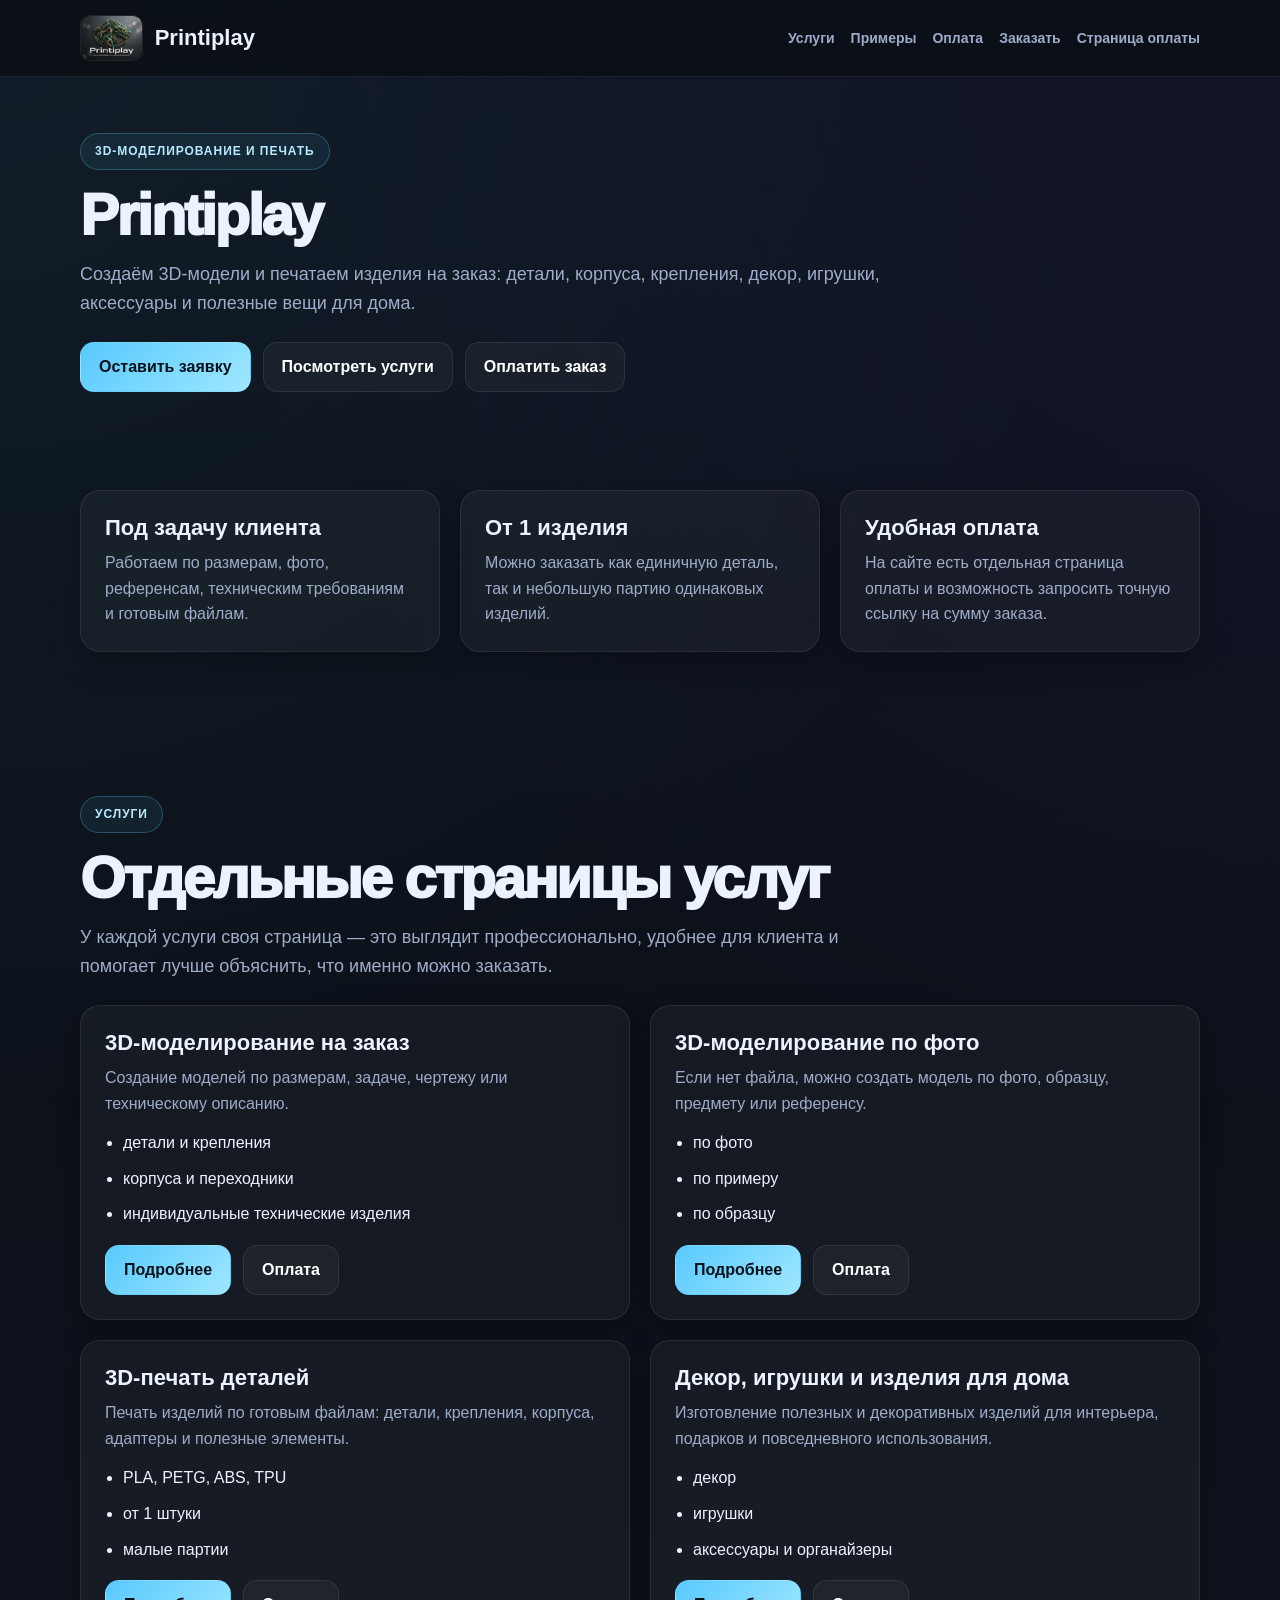
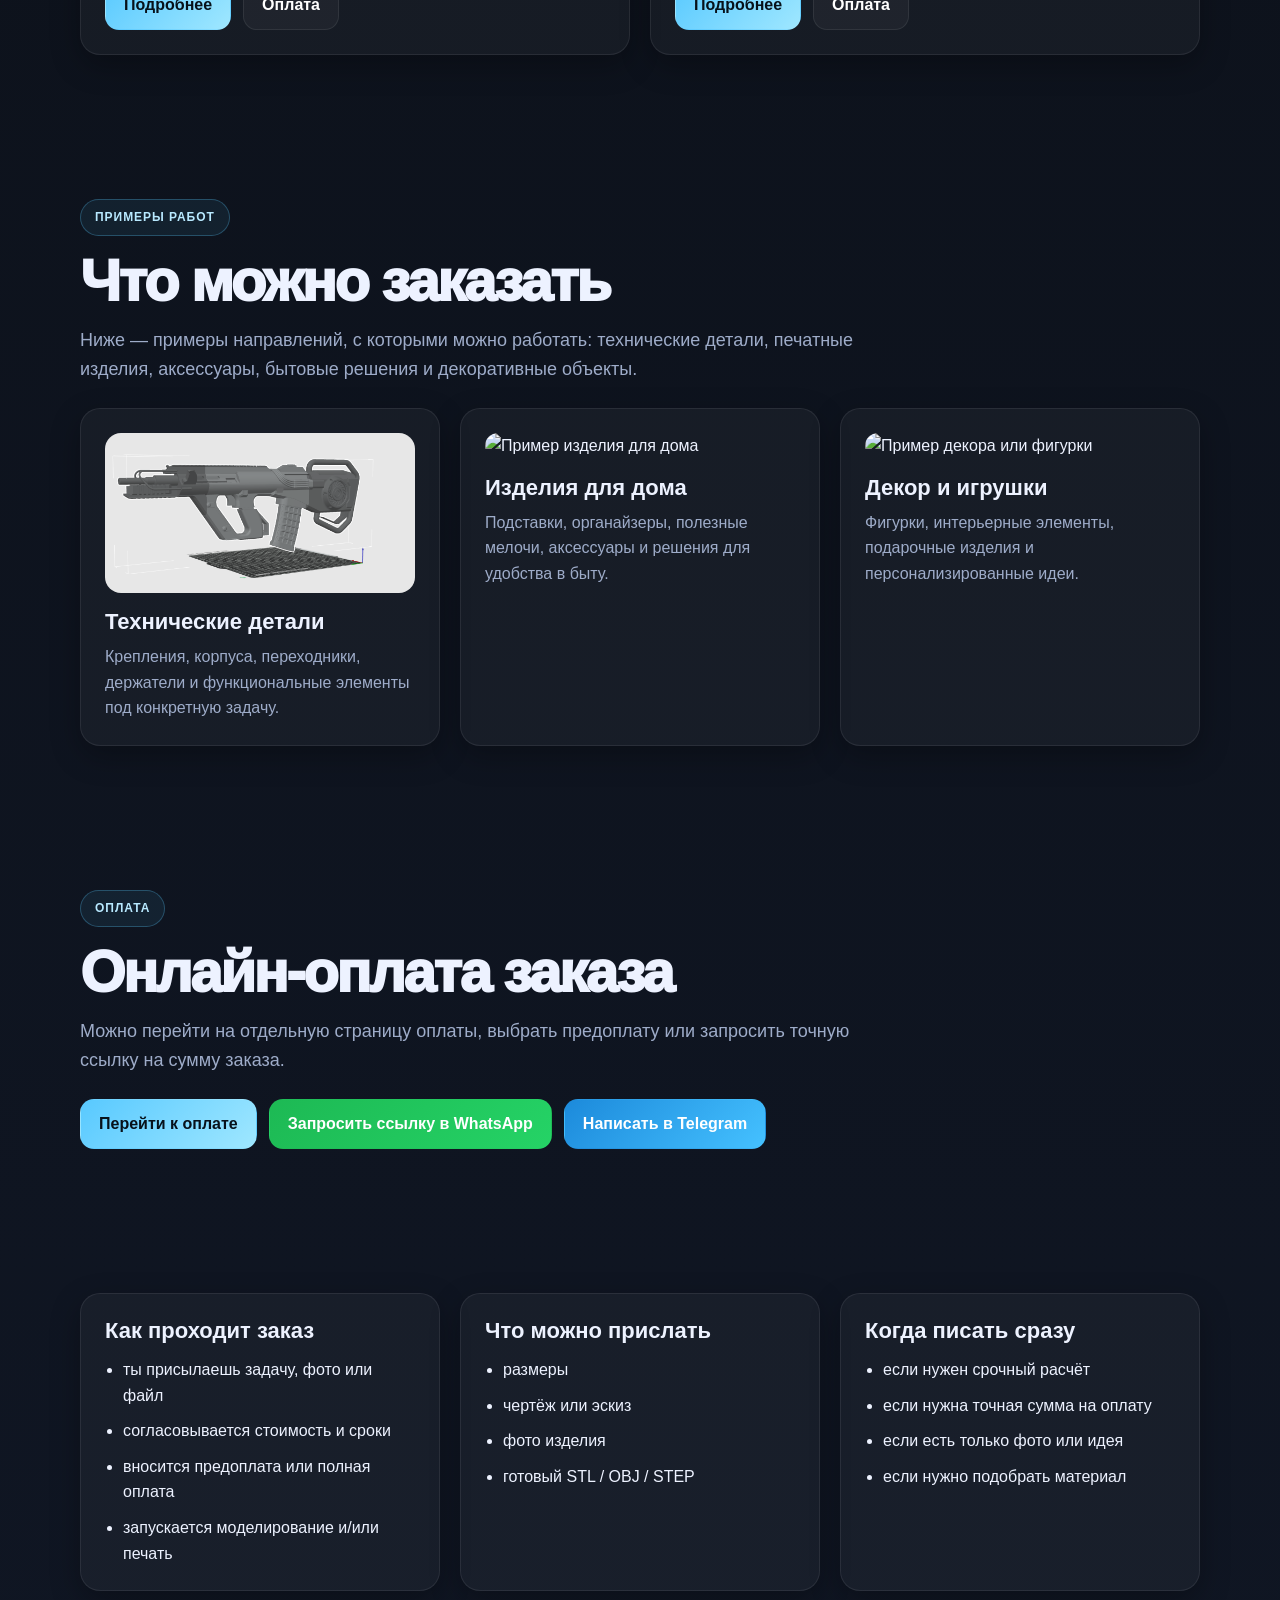
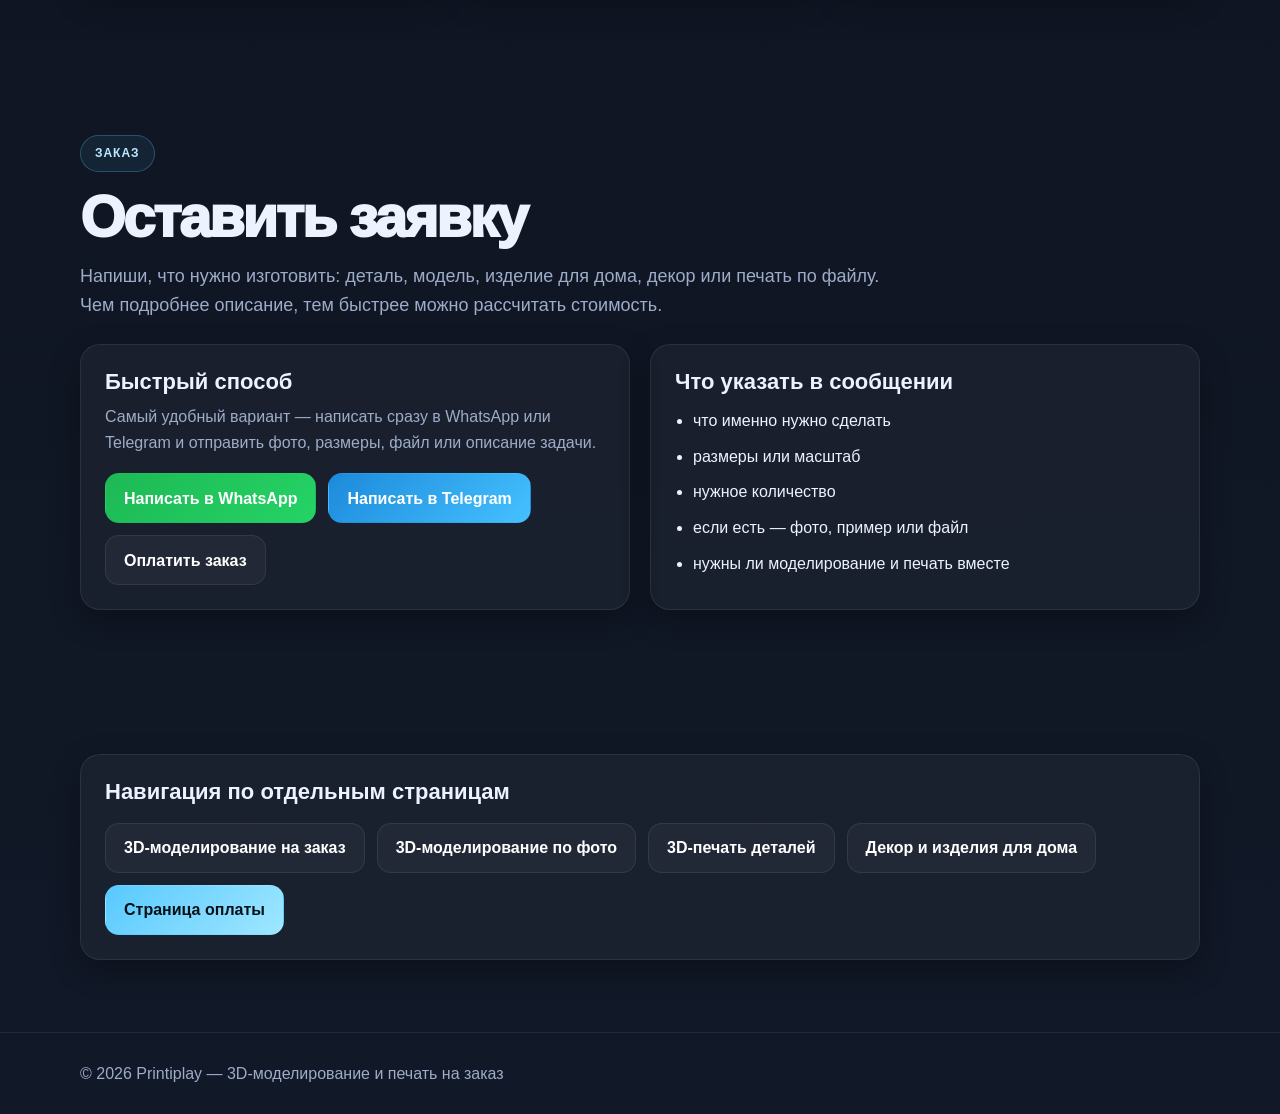
==== commit 78209e75: "Add files via upload" ====
--- a/index.html
+++ b/index.html
@@ -1,507 +1,70 @@
 <!DOCTYPE html>
 <html lang="ru">
 <head>
-  <meta charset="UTF-8" />
-  <meta name="viewport" content="width=device-width, initial-scale=1.0" />
-  <title>Printiplay — 3D-печать, моделирование и готовые изделия</title>
-  <meta name="description" content="Printiplay — 3D-печать в Красногорске, 3D-моделирование на заказ и по фото, детали, декор, игрушки, аксессуары и изделия для дома." />
-  <link rel="icon" href="images/logo-printiplay.jpg" />
-  <style>
-    :root{
-      --bg:#0b0f16;
-      --bg2:#111826;
-      --card:#161f30;
-      --line:rgba(255,255,255,.08);
-      --text:#edf2ff;
-      --muted:#9eacc9;
-      --accent:#58c9ff;
-      --accent2:#6e63ff;
-      --ok:#22c55e;
-      --radius:20px;
-      --shadow:0 10px 30px rgba(0,0,0,.28);
-      --max:1180px;
-    }
-
-    *{box-sizing:border-box;margin:0;padding:0}
-    html{scroll-behavior:smooth}
-    body{
-      font-family:Inter,Arial,sans-serif;
-      color:var(--text);
-      background:
-        radial-gradient(circle at top left, rgba(88,201,255,.08), transparent 25%),
-        radial-gradient(circle at top right, rgba(110,99,255,.08), transparent 25%),
-        linear-gradient(180deg, #0b0f16 0%, #111827 100%);
-      line-height:1.55;
-    }
-
-    a{text-decoration:none;color:inherit}
-    img{max-width:100%;display:block}
-    .container{width:min(calc(100% - 32px), var(--max));margin:0 auto}
-    .section{padding:72px 0}
-    .grid{display:grid;gap:22px}
-
-    .card{
-      background:rgba(255,255,255,.04);
-      border:1px solid var(--line);
-      border-radius:var(--radius);
-      box-shadow:var(--shadow);
-    }
-
-    .badge{
-      display:inline-block;
-      font-size:12px;
-      font-weight:800;
-      letter-spacing:.08em;
-      text-transform:uppercase;
-      color:#b8e9ff;
-      border:1px solid rgba(88,201,255,.28);
-      background:rgba(88,201,255,.08);
-      border-radius:999px;
-      padding:8px 14px;
-      margin-bottom:16px;
-    }
-
-    .title{
-      font-size:clamp(32px,5vw,56px);
-      line-height:1.02;
-      letter-spacing:-.03em;
-      font-weight:900;
-      margin-bottom:14px;
-    }
-
-    .subtitle{
-      color:var(--muted);
-      font-size:17px;
-      max-width:820px;
-      margin-bottom:34px;
-    }
-
-    .btn{
-      display:inline-flex;
-      align-items:center;
-      justify-content:center;
-      min-height:50px;
-      padding:0 18px;
-      border-radius:14px;
-      font-weight:800;
-      border:1px solid transparent;
-      transition:.2s ease;
-      cursor:pointer;
-    }
-
-    .btn:hover{transform:translateY(-1px)}
-    .btn-primary{
-      background:linear-gradient(135deg,var(--accent),#9fe7ff);
-      color:#07111a;
-    }
-    .btn-secondary{
-      border-color:var(--line);
-      background:rgba(255,255,255,.04);
-      color:#fff;
-    }
-    .btn-whatsapp{
-      background:linear-gradient(135deg,#1db954,#25d366);
-      color:#fff;
-    }
-    .btn-telegram{
-      background:linear-gradient(135deg,#1c8adb,#45c1ff);
-      color:#fff;
-    }
-
-    .header{
-      position:sticky;
-      top:0;
-      z-index:100;
-      background:rgba(11,15,22,.88);
-      backdrop-filter:blur(10px);
-      border-bottom:1px solid var(--line);
-    }
-
-    .header-inner{
-      min-height:78px;
-      display:flex;
-      align-items:center;
-      justify-content:space-between;
-      gap:18px;
-    }
-
-    .brand{
-      display:flex;
-      align-items:center;
-      gap:14px;
-      min-width:0;
-    }
-
-    .brand-logo{
-      height:52px;
-      width:auto;
-      border-radius:12px;
-      border:1px solid var(--line);
-      background:#0f172a;
-      flex-shrink:0;
-    }
-
-    .brand-text strong{
-      display:block;
-      font-size:20px;
-      letter-spacing:-.02em;
-    }
-
-    .brand-text span{
-      display:block;
-      font-size:12px;
-      color:var(--muted);
-      font-weight:700;
-    }
-
-    .nav{
-      display:flex;
-      gap:18px;
-      flex-wrap:wrap;
-    }
-
-    .nav a{
-      color:var(--muted);
-      font-weight:700;
-      font-size:14px;
-    }
-    .nav a:hover{color:#fff}
-
-    .header-actions{
-      display:flex;
-      gap:10px;
-      flex-wrap:wrap;
-    }
-
-    .hero{
-      padding:54px 0 34px;
-    }
-
-    .hero-wrap{
-      display:grid;
-      grid-template-columns:1.1fr .9fr;
-      gap:24px;
-      align-items:center;
-    }
-
-    .hero-title{
-      font-size:clamp(38px,6vw,70px);
-      line-height:.95;
-      letter-spacing:-.05em;
-      font-weight:950;
-      margin-bottom:18px;
-    }
-
-    .accent{
-      background:linear-gradient(135deg,#fff,#a4e6ff 45%,#938dff);
-      -webkit-background-clip:text;
-      background-clip:text;
-      color:transparent;
-    }
-
-    .hero-text{
-      color:var(--muted);
-      font-size:18px;
-      margin-bottom:24px;
-      max-width:720px;
-    }
-
-    .hero-actions{
-      display:flex;
-      flex-wrap:wrap;
-      gap:12px;
-      margin-bottom:24px;
-    }
-
-    .hero-points{
-      display:grid;
-      grid-template-columns:repeat(3,1fr);
-      gap:14px;
-    }
-
-    .hero-point{
-      padding:16px;
-      border-radius:16px;
-      border:1px solid var(--line);
-      background:rgba(255,255,255,.03);
-    }
-
-    .hero-point strong{
-      display:block;
-      font-size:20px;
-      margin-bottom:4px;
-    }
-
-    .hero-point span{
-      color:var(--muted);
-      font-size:14px;
-    }
-
-    .hero-card{
-      padding:16px;
-      overflow:hidden;
-    }
-
-    .hero-logo{
-      border-radius:18px;
-      border:1px solid var(--line);
-      overflow:hidden;
-      background:#0f172a;
-    }
-
-    .hero-logo img{
-      width:100%;
-      height:auto;
-      display:block;
-    }
-
-    .services{grid-template-columns:repeat(3,1fr)}
-    .service-card{padding:24px}
-    .service-card h3{font-size:22px;margin-bottom:10px}
-    .service-card p{color:var(--muted);margin-bottom:12px}
-    .service-card ul{padding-left:18px;color:#dfe8ff;display:grid;gap:8px}
-
-    .two-col{display:grid;grid-template-columns:1fr 1fr;gap:22px}
-
-    .categories{grid-template-columns:repeat(4,1fr)}
-    .category-card{padding:22px}
-    .category-card h3{font-size:20px;margin-bottom:10px}
-    .category-card p{color:var(--muted)}
-
-    .portfolio{grid-template-columns:repeat(3,1fr)}
-    .work-card{overflow:hidden}
-    .work-thumb{
-      height:220px;
-      background:
-        linear-gradient(135deg, rgba(88,201,255,.08), rgba(110,99,255,.08)),
-        #0f172a;
-      border-bottom:1px solid var(--line);
-      display:flex;
-      align-items:center;
-      justify-content:center;
-      color:#bdd8ff;
-      text-align:center;
-      padding:20px;
-    }
-
-    .work-thumb img{
-      width:100%;
-      height:100%;
-      object-fit:cover;
-    }
-
-    .work-content{padding:20px}
-    .work-content h3{font-size:20px;margin-bottom:8px}
-    .work-content p{color:var(--muted);margin-bottom:12px}
-    .chips{display:flex;gap:8px;flex-wrap:wrap}
-    .chip{
-      display:inline-block;
-      padding:7px 10px;
-      border-radius:999px;
-      font-size:12px;
-      font-weight:700;
-      border:1px solid var(--line);
-      background:rgba(255,255,255,.04);
-    }
-
-    .gallery{grid-template-columns:repeat(3,1fr)}
-    .gallery-item{
-      min-height:220px;
-      border-radius:18px;
-      overflow:hidden;
-      border:1px solid var(--line);
-      background:#0f172a;
-      display:flex;
-      align-items:center;
-      justify-content:center;
-      color:#bdd8ff;
-      text-align:center;
-      padding:20px;
-    }
-    .gallery-item img{
-      width:100%;
-      height:100%;
-      object-fit:cover;
-    }
-
-    .materials{grid-template-columns:repeat(4,1fr)}
-    .material-card{padding:22px}
-    .material-card h3{font-size:20px;margin-bottom:10px}
-    .material-card p{color:var(--muted);margin-bottom:12px}
-    .material-card ul{padding-left:18px;color:#dfe8ff;display:grid;gap:8px}
-
-    .advantages{grid-template-columns:repeat(4,1fr)}
-    .adv-card{padding:22px}
-    .adv-card h3{font-size:19px;margin-bottom:8px}
-    .adv-card p{color:var(--muted)}
-
-    .calc-wrap{display:grid;grid-template-columns:1fr .9fr;gap:22px}
-    .form-card,.result-card,.faq-item,.contact-card,.order-info,.order-form{padding:24px}
-    .form-grid{display:grid;grid-template-columns:repeat(2,1fr);gap:14px}
-    .field{display:grid;gap:8px}
-    .field.full{grid-column:1/-1}
-    label{font-size:14px;color:var(--muted);font-weight:700}
-    input,select,textarea{
-      width:100%;
-      min-height:50px;
-      padding:12px 14px;
-      border-radius:14px;
-      border:1px solid var(--line);
-      background:rgba(255,255,255,.04);
-      color:#fff;
-      outline:none;
-    }
-    textarea{min-height:120px;resize:vertical}
-    input:focus,select:focus,textarea:focus{
-      border-color:rgba(88,201,255,.45);
-      box-shadow:0 0 0 3px rgba(88,201,255,.10);
-    }
-
-    .result-line{
-      display:flex;
-      justify-content:space-between;
-      gap:12px;
-      padding:12px 0;
-      border-bottom:1px dashed rgba(255,255,255,.10);
-    }
-
-    .result-total{
-      margin-top:18px;
-      padding:18px;
-      border-radius:16px;
-      background:rgba(88,201,255,.08);
-      border:1px solid rgba(88,201,255,.16);
-    }
-
-    .result-total strong{
-      display:block;
-      font-size:34px;
-      margin-top:6px;
-    }
-
-    .order-wrap{display:grid;grid-template-columns:.9fr 1.1fr;gap:22px}
-    .order-info ul{padding-left:18px;display:grid;gap:10px;margin-top:14px}
-    .note{font-size:14px;color:var(--muted)}
-
-    .file-list{
-      margin-top:10px;
-      display:grid;
-      gap:6px;
-      font-size:14px;
-      color:#dce7ff;
-    }
-
-    .contacts{grid-template-columns:repeat(3,1fr)}
-    .contact-card h3{font-size:20px;margin-bottom:8px}
-    .contact-card p,.contact-card a{color:var(--muted)}
-
-    .faq{display:grid;gap:14px}
-    .faq-item h3{font-size:19px;margin-bottom:8px}
-    .faq-item p{color:var(--muted)}
-
-    .footer{
-      padding:42px 0 26px;
-      border-top:1px solid var(--line);
-      color:var(--muted);
-    }
-    .footer-top{
-      display:grid;
-      grid-template-columns:1.2fr .8fr .8fr;
-      gap:22px;
-    }
-    .footer-links{display:grid;gap:10px}
-    .footer-links h4{color:#fff;margin-bottom:8px}
-    .footer-bottom{
-      margin-top:22px;
-      padding-top:16px;
-      border-top:1px solid var(--line);
-      display:flex;
-      justify-content:space-between;
-      gap:12px;
-      flex-wrap:wrap;
-    }
-
-    @media (max-width:1080px){
-      .hero-wrap,.calc-wrap,.order-wrap,.footer-top{grid-template-columns:1fr}
-      .services,.categories,.portfolio,.gallery,.materials,.advantages,.contacts{grid-template-columns:repeat(2,1fr)}
-    }
-
-    @media (max-width:760px){
-      .nav{display:none}
-      .header-inner{flex-wrap:wrap;padding:12px 0}
-      .header-actions{width:100%;display:grid;grid-template-columns:1fr 1fr}
-      .hero-points,.services,.categories,.portfolio,.gallery,.materials,.advantages,.contacts,.form-grid{grid-template-columns:1fr}
-      .section{padding:60px 0}
-      .brand-text span{display:none}
-    }
-  </style>
+  <meta charset="UTF-8">
+  <meta name="viewport" content="width=device-width, initial-scale=1.0">
+  <title>Printiplay — 3D-моделирование и печать на заказ</title>
+  <meta name="description" content="Printiplay: 3D-моделирование на заказ, моделирование по фото, 3D-печать деталей, декор, игрушки и изделия для дома.">
+  <link rel="stylesheet" href="pages.css">
 </head>
 <body>
 
   <header class="header">
     <div class="container header-inner">
-      <a href="#top" class="brand">
-        <img src="images/logo-printiplay.jpg" alt="Printiplay" class="brand-logo">
-        <div class="brand-text">
-          <strong>Printiplay</strong>
-          <span>Высокотехнологичная 3D печать</span>
-        </div>
+      <a href="index.html" class="brand">
+        <img src="images/logo-printiplay.jpg" alt="Printiplay">
+        <span>Printiplay</span>
       </a>
 
       <nav class="nav">
         <a href="#services">Услуги</a>
-        <a href="#portfolio">Портфолио</a>
-        <a href="#materials">Материалы</a>
-        <a href="#calculator">Калькулятор</a>
+        <a href="#portfolio">Примеры</a>
+        <a href="#payment-block">Оплата</a>
         <a href="#order">Заказать</a>
-        <a href="#contacts">Контакты</a>
+        <a href="payment.html">Страница оплаты</a>
       </nav>
-
-      <div class="header-actions">
-        <a class="btn btn-secondary" href="tel:+79773403010">Позвонить</a>
-        <a class="btn btn-primary" href="#order">Оставить заявку</a>
-      </div>
     </div>
   </header>
 
-  <main id="top">
-
+  <main>
     <section class="hero">
-      <div class="container hero-wrap">
-        <div>
-          <div class="badge">Красногорск • 3D-моделирование • 3D-печать</div>
-          <h1 class="hero-title"><span class="accent">Printiplay</span> — детали, декор, игрушки, аксессуары и изделия для дома</h1>
-          <p class="hero-text">
-            Делаем 3D-моделирование на заказ и по фото, печатаем детали и готовые изделия,
-            помогаем с единичными заказами и небольшими партиями.
+      <div class="container">
+        <div class="badge">3D-моделирование и печать</div>
+        <h1 class="title">Printiplay</h1>
+        <p class="subtitle">
+          Создаём 3D-модели и печатаем изделия на заказ: детали, корпуса, крепления,
+          декор, игрушки, аксессуары и полезные вещи для дома.
+        </p>
+
+        <div class="actions">
+          <a class="btn btn-primary" href="#order">Оставить заявку</a>
+          <a class="btn btn-secondary" href="#services">Посмотреть услуги</a>
+          <a class="btn btn-secondary" href="payment.html">Оплатить заказ</a>
+        </div>
+      </div>
+    </section>
+
+    <section class="section">
+      <div class="container grid grid-3">
+        <div class="card">
+          <h3>Под задачу клиента</h3>
+          <p>
+            Работаем по размерам, фото, референсам, техническим требованиям и готовым файлам.
           </p>
-
-          <div class="hero-actions">
-            <a class="btn btn-primary" href="#order">Заказать</a>
-            <a class="btn btn-whatsapp" href="https://wa.me/79773403010?text=Здравствуйте!%20Хочу%20обсудить%20заказ%20в%20Printiplay" target="_blank">WhatsApp</a>
-            <a class="btn btn-telegram" href="https://t.me/ibabakovv" target="_blank">Telegram</a>
-          </div>
-
-          <div class="hero-points">
-            <div class="hero-point">
-              <strong>по фото</strong>
-              <span>создание модели по примеру, эскизу или изображению</span>
-            </div>
-            <div class="hero-point">
-              <strong>от 1 шт</strong>
-              <span>печать единичных изделий и небольших партий</span>
-            </div>
-            <div class="hero-point">
-              <strong>быстро</strong>
-              <span>предварительный расчёт в WhatsApp или Telegram</span>
-            </div>
-          </div>
-        </div>
-
-        <div class="card hero-card">
-          <div class="hero-logo">
-            <img src="images/logo-printiplay.jpg" alt="Логотип Printiplay">
-          </div>
+        </div>
+
+        <div class="card">
+          <h3>От 1 изделия</h3>
+          <p>
+            Можно заказать как единичную деталь, так и небольшую партию одинаковых изделий.
+          </p>
+        </div>
+
+        <div class="card">
+          <h3>Удобная оплата</h3>
+          <p>
+            На сайте есть отдельная страница оплаты и возможность запросить точную ссылку на сумму заказа.
+          </p>
         </div>
       </div>
     </section>
@@ -509,320 +72,158 @@
     <section class="section" id="services">
       <div class="container">
         <div class="badge">Услуги</div>
-        <h2 class="title">Что можно заказать</h2>
-        <p class="subtitle">
-          Основные направления сайта: моделирование, печать и готовые изделия.
-        </p>
-
-        <div class="grid services">
-          <div class="card service-card">
+        <h2 class="title">Отдельные страницы услуг</h2>
+        <p class="subtitle">
+          У каждой услуги своя страница — это выглядит профессионально, удобнее для клиента
+          и помогает лучше объяснить, что именно можно заказать.
+        </p>
+
+        <div class="grid grid-2">
+          <div class="card">
             <h3>3D-моделирование на заказ</h3>
-            <p>Создание моделей по размерам, описанию, задаче или техническому запросу.</p>
-            <ul>
+            <p>
+              Создание моделей по размерам, задаче, чертежу или техническому описанию.
+            </p>
+            <ul class="list">
               <li>детали и крепления</li>
               <li>корпуса и переходники</li>
-              <li>индивидуальные изделия</li>
-            </ul>
-          </div>
-
-          <div class="card service-card">
+              <li>индивидуальные технические изделия</li>
+            </ul>
+            <div class="actions" style="margin-top:18px;">
+              <a class="btn btn-primary" href="modeling.html">Подробнее</a>
+              <a class="btn btn-secondary" href="payment.html">Оплата</a>
+            </div>
+          </div>
+
+          <div class="card">
             <h3>3D-моделирование по фото</h3>
-            <p>Если нет готового файла, можно сделать модель по фото, примеру или образцу.</p>
-            <ul>
+            <p>
+              Если нет файла, можно создать модель по фото, образцу, предмету или референсу.
+            </p>
+            <ul class="list">
+              <li>по фото</li>
+              <li>по примеру</li>
+              <li>по образцу</li>
+            </ul>
+            <div class="actions" style="margin-top:18px;">
+              <a class="btn btn-primary" href="photo-modeling.html">Подробнее</a>
+              <a class="btn btn-secondary" href="payment.html">Оплата</a>
+            </div>
+          </div>
+
+          <div class="card">
+            <h3>3D-печать деталей</h3>
+            <p>
+              Печать изделий по готовым файлам: детали, крепления, корпуса, адаптеры и полезные элементы.
+            </p>
+            <ul class="list">
+              <li>PLA, PETG, ABS, TPU</li>
+              <li>от 1 штуки</li>
+              <li>малые партии</li>
+            </ul>
+            <div class="actions" style="margin-top:18px;">
+              <a class="btn btn-primary" href="printing.html">Подробнее</a>
+              <a class="btn btn-secondary" href="payment.html">Оплата</a>
+            </div>
+          </div>
+
+          <div class="card">
+            <h3>Декор, игрушки и изделия для дома</h3>
+            <p>
+              Изготовление полезных и декоративных изделий для интерьера, подарков и повседневного использования.
+            </p>
+            <ul class="list">
               <li>декор</li>
-              <li>игрушки и фигурки</li>
-              <li>повтор нужной формы</li>
-            </ul>
-          </div>
-
-          <div class="card service-card">
-            <h3>3D-печать и готовые изделия</h3>
-            <p>Печать единичных объектов и продажа уже готовых изделий.</p>
-            <ul>
-              <li>аксессуары</li>
-              <li>изделия для дома</li>
-              <li>небольшие партии</li>
-            </ul>
-          </div>
+              <li>игрушки</li>
+              <li>аксессуары и органайзеры</li>
+            </ul>
+            <div class="actions" style="margin-top:18px;">
+              <a class="btn btn-primary" href="home-decor.html">Подробнее</a>
+              <a class="btn btn-secondary" href="payment.html">Оплата</a>
+            </div>
+          </div>
+        </div>
+      </div>
+    </section>
+
+    <section class="section" id="portfolio">
+      <div class="container">
+        <div class="badge">Примеры работ</div>
+        <h2 class="title">Что можно заказать</h2>
+        <p class="subtitle">
+          Ниже — примеры направлений, с которыми можно работать: технические детали, печатные изделия,
+          аксессуары, бытовые решения и декоративные объекты.
+        </p>
+
+        <div class="grid grid-3">
+          <div class="card">
+            <img src="images/work-1.jpg" alt="Пример 3D-печати детали" style="border-radius:16px; margin-bottom:16px;">
+            <h3>Технические детали</h3>
+            <p>Крепления, корпуса, переходники, держатели и функциональные элементы под конкретную задачу.</p>
+          </div>
+
+          <div class="card">
+            <img src="images/work-2.jpg" alt="Пример изделия для дома" style="border-radius:16px; margin-bottom:16px;">
+            <h3>Изделия для дома</h3>
+            <p>Подставки, органайзеры, полезные мелочи, аксессуары и решения для удобства в быту.</p>
+          </div>
+
+          <div class="card">
+            <img src="images/work-3.jpg" alt="Пример декора или фигурки" style="border-radius:16px; margin-bottom:16px;">
+            <h3>Декор и игрушки</h3>
+            <p>Фигурки, интерьерные элементы, подарочные изделия и персонализированные идеи.</p>
+          </div>
+        </div>
+      </div>
+    </section>
+
+    <section class="section" id="payment-block">
+      <div class="container">
+        <div class="badge">Оплата</div>
+        <h2 class="title">Онлайн-оплата заказа</h2>
+        <p class="subtitle">
+          Можно перейти на отдельную страницу оплаты, выбрать предоплату
+          или запросить точную ссылку на сумму заказа.
+        </p>
+
+        <div class="actions">
+          <a class="btn btn-primary" href="payment.html">Перейти к оплате</a>
+          <a class="btn btn-whatsapp" href="https://wa.me/79773403010?text=Здравствуйте!%20Хочу%20получить%20ссылку%20на%20оплату%20заказа%20в%20Printiplay" target="_blank">Запросить ссылку в WhatsApp</a>
+          <a class="btn btn-telegram" href="https://t.me/ibabakovv" target="_blank">Написать в Telegram</a>
         </div>
       </div>
     </section>
 
     <section class="section">
-      <div class="container">
-        <div class="badge">Категории</div>
-        <h2 class="title">Основные направления</h2>
-        <p class="subtitle">
-          Эти блоки отражают твои реальные категории.
-        </p>
-
-        <div class="grid categories">
-          <div class="card category-card">
-            <h3>Детали</h3>
-            <p>Функциональные элементы, крепления, корпуса, ремонтные детали и индивидуальные решения.</p>
-          </div>
-          <div class="card category-card">
-            <h3>Декор</h3>
-            <p>Интерьерные изделия, подставки, декоративные формы и персонализированные объекты.</p>
-          </div>
-          <div class="card category-card">
-            <h3>Игрушки</h3>
-            <p>Игрушки, фигурки, сувениры и оригинальные изделия по идее клиента.</p>
-          </div>
-          <div class="card category-card">
-            <h3>Для дома</h3>
-            <p>Органайзеры, держатели, аксессуары и полезные решения для дома.</p>
-          </div>
-        </div>
-      </div>
-    </section>
-
-    <section class="section" id="portfolio">
-      <div class="container">
-        <div class="badge">Портфолио</div>
-        <h2 class="title">Примеры работ</h2>
-        <p class="subtitle">
-          Ниже блок под реальные фото твоих работ. Просто загрузи изображения в папку <b>images</b>.
-        </p>
-
-        <div class="grid portfolio">
-          <article class="card work-card">
-            <div class="work-thumb">
-              <img src="images/work-1.jpg" alt="Работа 1" onerror="this.style.display='none'; this.parentNode.innerHTML='Добавь фото: images/work-1.jpg';">
-            </div>
-            <div class="work-content">
-              <h3>Кастомная деталь</h3>
-              <p>Изготовление детали по задаче клиента, размерам или образцу.</p>
-              <div class="chips">
-                <span class="chip">Детали</span>
-                <span class="chip">Под заказ</span>
-              </div>
-            </div>
-          </article>
-
-          <article class="card work-card">
-            <div class="work-thumb">
-              <img src="images/work-2.jpg" alt="Работа 2" onerror="this.style.display='none'; this.parentNode.innerHTML='Добавь фото: images/work-2.jpg';">
-            </div>
-            <div class="work-content">
-              <h3>Декор / аксессуар</h3>
-              <p>Индивидуальное изделие для интерьера, подарка или повседневного использования.</p>
-              <div class="chips">
-                <span class="chip">Декор</span>
-                <span class="chip">Аксессуары</span>
-              </div>
-            </div>
-          </article>
-
-          <article class="card work-card">
-            <div class="work-thumb">
-              <img src="images/work-3.jpg" alt="Работа 3" onerror="this.style.display='none'; this.parentNode.innerHTML='Добавь фото: images/work-3.jpg';">
-            </div>
-            <div class="work-content">
-              <h3>Модель по фото</h3>
-              <p>Создание модели по референсу, фото или описанию клиента.</p>
-              <div class="chips">
-                <span class="chip">По фото</span>
-                <span class="chip">3D-моделирование</span>
-              </div>
-            </div>
-          </article>
-        </div>
-      </div>
-    </section>
-
-    <section class="section">
-      <div class="container">
-        <div class="badge">Галерея</div>
-        <h2 class="title">Фото изделий</h2>
-        <p class="subtitle">
-          Дополнительный блок для красивой выдачи работ.
-        </p>
-
-        <div class="grid gallery">
-          <div class="gallery-item">
-            <img src="images/gallery-1.jpg" alt="Галерея 1" onerror="this.style.display='none'; this.parentNode.innerHTML='Добавь фото: images/gallery-1.jpg';">
-          </div>
-          <div class="gallery-item">
-            <img src="images/gallery-2.jpg" alt="Галерея 2" onerror="this.style.display='none'; this.parentNode.innerHTML='Добавь фото: images/gallery-2.jpg';">
-          </div>
-          <div class="gallery-item">
-            <img src="images/gallery-3.jpg" alt="Галерея 3" onerror="this.style.display='none'; this.parentNode.innerHTML='Добавь фото: images/gallery-3.jpg';">
-          </div>
-        </div>
-      </div>
-    </section>
-
-    <section class="section" id="materials">
-      <div class="container">
-        <div class="badge">Материалы</div>
-        <h2 class="title">С чем можно работать</h2>
-        <p class="subtitle">
-          Блок повышает доверие и помогает клиенту понять, какой материал выбрать.
-        </p>
-
-        <div class="grid materials">
-          <div class="card material-card">
-            <h3>PLA</h3>
-            <p>Удобный материал для декора, фигурок, макетов и аккуратных изделий.</p>
-            <ul>
-              <li>хороший внешний вид</li>
-              <li>подходит для декора</li>
-              <li>доступная цена</li>
-            </ul>
-          </div>
-
-          <div class="card material-card">
-            <h3>PETG</h3>
-            <p>Прочный и практичный материал для деталей, креплений и аксессуаров.</p>
-            <ul>
-              <li>прочнее PLA</li>
-              <li>удобен для бытовых задач</li>
-              <li>часто подходит для деталей</li>
-            </ul>
-          </div>
-
-          <div class="card material-card">
-            <h3>ABS</h3>
-            <p>Технический материал для более серьёзных и функциональных задач.</p>
-            <ul>
-              <li>технические изделия</li>
-              <li>прочность</li>
-              <li>для рабочих деталей</li>
-            </ul>
-          </div>
-
-          <div class="card material-card">
-            <h3>TPU</h3>
-            <p>Гибкий материал для мягких и эластичных изделий.</p>
-            <ul>
-              <li>гибкость</li>
-              <li>защитные элементы</li>
-              <li>нестандартные задачи</li>
-            </ul>
-          </div>
-        </div>
-      </div>
-    </section>
-
-    <section class="section">
-      <div class="container">
-        <div class="badge">Почему выбирают нас</div>
-        <h2 class="title">Понятный и удобный подход</h2>
-        <p class="subtitle">
-          Этот блок помогает продавать лучше и объясняет преимущества без лишнего пафоса.
-        </p>
-
-        <div class="grid advantages">
-          <div class="card adv-card">
-            <h3>Работа по фото</h3>
-            <p>Можно обратиться даже без готовой 3D-модели.</p>
-          </div>
-          <div class="card adv-card">
-            <h3>Индивидуальный заказ</h3>
-            <p>Изделия под задачу клиента, а не только стандартные решения.</p>
-          </div>
-          <div class="card adv-card">
-            <h3>Быстрая связь</h3>
-            <p>Заказы принимаются через WhatsApp и Telegram без сложных форм.</p>
-          </div>
-          <div class="card adv-card">
-            <h3>От 1 штуки</h3>
-            <p>Можно заказать единичное изделие или небольшую партию.</p>
-          </div>
-        </div>
-      </div>
-    </section>
-
-    <section class="section" id="calculator">
-      <div class="container">
-        <div class="badge">Калькулятор</div>
-        <h2 class="title">Ориентировочный расчёт стоимости</h2>
-        <p class="subtitle">
-          Для точной цены лучше отправить фото, размеры или файл модели.
-        </p>
-
-        <div class="calc-wrap">
-          <div class="card form-card">
-            <div class="form-grid">
-              <div class="field">
-                <label for="material">Материал</label>
-                <select id="material">
-                  <option value="1">PLA</option>
-                  <option value="1.2">PETG</option>
-                  <option value="1.4">ABS</option>
-                  <option value="1.6">TPU</option>
-                </select>
-              </div>
-
-              <div class="field">
-                <label for="quality">Качество</label>
-                <select id="quality">
-                  <option value="1">Стандарт</option>
-                  <option value="1.2">Повышенное</option>
-                  <option value="1.4">Аккуратное / мелкий слой</option>
-                </select>
-              </div>
-
-              <div class="field">
-                <label for="length">Длина, мм</label>
-                <input type="number" id="length" value="120" min="1">
-              </div>
-
-              <div class="field">
-                <label for="width">Ширина, мм</label>
-                <input type="number" id="width" value="80" min="1">
-              </div>
-
-              <div class="field">
-                <label for="height">Высота, мм</label>
-                <input type="number" id="height" value="50" min="1">
-              </div>
-
-              <div class="field">
-                <label for="qty">Количество</label>
-                <input type="number" id="qty" value="1" min="1">
-              </div>
-
-              <div class="field full">
-                <label for="modeling">Нужно моделирование?</label>
-                <select id="modeling">
-                  <option value="0">Нет, файл уже есть</option>
-                  <option value="1000">Да, простая модель</option>
-                  <option value="2500">Да, средняя сложность</option>
-                  <option value="4500">Да, сложная модель / по фото</option>
-                </select>
-              </div>
-            </div>
-          </div>
-
-          <div class="card result-card">
-            <div class="result-line">
-              <span>Объёмный коэффициент</span>
-              <strong id="volumeText">480 см³</strong>
-            </div>
-            <div class="result-line">
-              <span>Печать</span>
-              <strong id="printCost">1 824 ₽</strong>
-            </div>
-            <div class="result-line">
-              <span>Моделирование</span>
-              <strong id="modelCost">0 ₽</strong>
-            </div>
-            <div class="result-line">
-              <span>Количество</span>
-              <strong id="qtyText">1 шт</strong>
-            </div>
-
-            <div class="result-total">
-              <div class="note">Ориентировочная стоимость</div>
-              <strong id="totalCost">1 824 ₽</strong>
-            </div>
-
-            <p class="note" style="margin-top:14px;">
-              Это примерный расчёт. Точная цена зависит от модели, материала и сложности.
-            </p>
-          </div>
+      <div class="container grid grid-3">
+        <div class="card">
+          <h3>Как проходит заказ</h3>
+          <ul class="list">
+            <li>ты присылаешь задачу, фото или файл</li>
+            <li>согласовывается стоимость и сроки</li>
+            <li>вносится предоплата или полная оплата</li>
+            <li>запускается моделирование и/или печать</li>
+          </ul>
+        </div>
+
+        <div class="card">
+          <h3>Что можно прислать</h3>
+          <ul class="list">
+            <li>размеры</li>
+            <li>чертёж или эскиз</li>
+            <li>фото изделия</li>
+            <li>готовый STL / OBJ / STEP</li>
+          </ul>
+        </div>
+
+        <div class="card">
+          <h3>Когда писать сразу</h3>
+          <ul class="list">
+            <li>если нужен срочный расчёт</li>
+            <li>если нужна точная сумма на оплату</li>
+            <li>если есть только фото или идея</li>
+            <li>если нужно подобрать материал</li>
+          </ul>
         </div>
       </div>
     </section>
@@ -832,112 +233,34 @@
         <div class="badge">Заказ</div>
         <h2 class="title">Оставить заявку</h2>
         <p class="subtitle">
-          Я добавил поле выбора файлов. В бесплатной версии сайт покажет названия файлов,
-          а сами файлы клиент сможет потом отправить в WhatsApp или Telegram.
-        </p>
-
-        <div class="order-wrap">
-          <div class="card order-info">
-            <h3 style="font-size:24px;margin-bottom:12px;">Что лучше указать в заявке</h3>
-            <p class="note">
-              Чем подробнее описание, тем быстрее будет расчёт.
-            </p>
-            <ul>
-              <li>что именно нужно изготовить</li>
-              <li>размеры или примерные габариты</li>
+          Напиши, что нужно изготовить: деталь, модель, изделие для дома, декор или печать по файлу.
+          Чем подробнее описание, тем быстрее можно рассчитать стоимость.
+        </p>
+
+        <div class="grid grid-2">
+          <div class="card">
+            <h3>Быстрый способ</h3>
+            <p>
+              Самый удобный вариант — написать сразу в WhatsApp или Telegram и отправить фото, размеры,
+              файл или описание задачи.
+            </p>
+
+            <div class="actions" style="margin-top:18px;">
+              <a class="btn btn-whatsapp" href="https://wa.me/79773403010?text=Здравствуйте!%20Хочу%20сделать%20заказ%20в%20Printiplay" target="_blank">Написать в WhatsApp</a>
+              <a class="btn btn-telegram" href="https://t.me/ibabakovv" target="_blank">Написать в Telegram</a>
+              <a class="btn btn-secondary" href="payment.html">Оплатить заказ</a>
+            </div>
+          </div>
+
+          <div class="card">
+            <h3>Что указать в сообщении</h3>
+            <ul class="list">
+              <li>что именно нужно сделать</li>
+              <li>размеры или масштаб</li>
               <li>нужное количество</li>
-              <li>материал, если знаешь</li>
-              <li>есть ли фото, эскиз или готовый файл</li>
-            </ul>
-
-            <div style="display:flex;flex-wrap:wrap;gap:10px;margin-top:18px;">
-              <a class="btn btn-whatsapp" href="https://wa.me/79773403010?text=Здравствуйте!%20Хочу%20оставить%20заявку%20в%20Printiplay" target="_blank">WhatsApp</a>
-              <a class="btn btn-telegram" href="https://t.me/ibabakovv" target="_blank">Telegram</a>
-            </div>
-          </div>
-
-          <div class="card order-form">
-            <form id="siteOrderForm">
-              <div class="form-grid">
-                <div class="field">
-                  <label for="name">Имя</label>
-                  <input type="text" id="name" placeholder="Например, Иван" required>
-                </div>
-
-                <div class="field">
-                  <label for="phone">Телефон или Telegram</label>
-                  <input type="text" id="phone" placeholder="+7... или @username" required>
-                </div>
-
-                <div class="field">
-                  <label for="service">Услуга</label>
-                  <select id="service" required>
-                    <option value="">Выберите</option>
-                    <option>3D-моделирование на заказ</option>
-                    <option>3D-моделирование по фото</option>
-                    <option>3D-печать по готовому файлу</option>
-                    <option>Моделирование + печать</option>
-                    <option>Покупка готового изделия</option>
-                  </select>
-                </div>
-
-                <div class="field">
-                  <label for="deadline">Срок</label>
-                  <select id="deadline">
-                    <option>Не срочно</option>
-                    <option>1–3 дня</option>
-                    <option>До недели</option>
-                    <option>Срочно</option>
-                  </select>
-                </div>
-
-                <div class="field full">
-                  <label for="task">Описание задачи</label>
-                  <textarea id="task" placeholder="Опиши, что нужно сделать: размеры, назначение, материал, количество, цвет, есть ли фото или пример." required></textarea>
-                </div>
-
-                <div class="field full">
-                  <label for="files">Файлы клиента</label>
-                  <input type="file" id="files" multiple accept=".stl,.obj,.step,.stp,.jpg,.jpeg,.png,.pdf">
-                  <div class="file-list" id="fileList">Файлы пока не выбраны</div>
-                </div>
-              </div>
-
-              <div style="display:flex;flex-wrap:wrap;gap:10px;margin-top:14px;">
-                <button type="submit" class="btn btn-primary">Отправить в WhatsApp</button>
-                <a class="btn btn-secondary" href="https://t.me/ibabakovv" target="_blank">Написать в Telegram</a>
-              </div>
-
-              <p class="note" style="margin-top:12px;">
-                Важно: через обычный бесплатный HTML-сайт файл не прикрепится прямо в WhatsApp автоматически.
-                Но названия файлов будут переданы в сообщении, а сами файлы можно отправить следом вручную.
-              </p>
-            </form>
-          </div>
-        </div>
-      </div>
-    </section>
-
-    <section class="section" id="contacts">
-      <div class="container">
-        <div class="badge">Контакты</div>
-        <h2 class="title">Как связаться</h2>
-        <p class="subtitle">
-          Для старта этого уже достаточно.
-        </p>
-
-        <div class="grid contacts">
-          <div class="card contact-card">
-            <h3>Телефон</h3>
-            <p><a href="tel:+79773403010">8 977 340-30-10</a></p>
-          </div>
-          <div class="card contact-card">
-            <h3>Telegram</h3>
-            <p><a href="https://t.me/ibabakovv" target="_blank">@ibabakovv</a></p>
-          </div>
-          <div class="card contact-card">
-            <h3>Город</h3>
-            <p>Красногорск</p>
+              <li>если есть — фото, пример или файл</li>
+              <li>нужны ли моделирование и печать вместе</li>
+            </ul>
           </div>
         </div>
       </div>
@@ -945,161 +268,25 @@
 
     <section class="section">
       <div class="container">
-        <div class="badge">FAQ</div>
-        <h2 class="title">Частые вопросы</h2>
-        <p class="subtitle">
-          Этот блок повышает доверие.
-        </p>
-
-        <div class="faq">
-          <div class="card faq-item">
-            <h3>Можно заказать, если есть только фото?</h3>
-            <p>Да. Можно сделать модель по фото, примеру или описанию.</p>
-          </div>
-          <div class="card faq-item">
-            <h3>Можно заказать одну штуку?</h3>
-            <p>Да, можно делать как единичные изделия, так и небольшие партии.</p>
-          </div>
-          <div class="card faq-item">
-            <h3>Какие изделия доступны?</h3>
-            <p>Детали, декор, игрушки, аксессуары и изделия для дома.</p>
-          </div>
-          <div class="card faq-item">
-            <h3>Как быстрее получить цену?</h3>
-            <p>Лучше всего сразу прислать размеры, фото, файл или краткое описание задачи.</p>
-          </div>
-        </div>
-      </div>
-    </section>
-
+        <div class="card">
+          <h3>Навигация по отдельным страницам</h3>
+          <div class="actions" style="margin-top:18px;">
+            <a class="btn btn-secondary" href="modeling.html">3D-моделирование на заказ</a>
+            <a class="btn btn-secondary" href="photo-modeling.html">3D-моделирование по фото</a>
+            <a class="btn btn-secondary" href="printing.html">3D-печать деталей</a>
+            <a class="btn btn-secondary" href="home-decor.html">Декор и изделия для дома</a>
+            <a class="btn btn-primary" href="payment.html">Страница оплаты</a>
+          </div>
+        </div>
+      </div>
+    </section>
   </main>
 
   <footer class="footer">
     <div class="container">
-      <div class="footer-top">
-        <div>
-          <div class="brand" style="margin-bottom:12px;">
-            <img src="images/logo-printiplay.jpg" alt="Printiplay" class="brand-logo">
-            <div class="brand-text">
-              <strong>Printiplay</strong>
-              <span>Высокотехнологичная 3D печать</span>
-            </div>
-          </div>
-          <p>
-            Printiplay — 3D-моделирование, печать на заказ и готовые изделия в Красногорске.
-          </p>
-        </div>
-
-        <div class="footer-links">
-          <h4>Навигация</h4>
-          <a href="#services">Услуги</a>
-          <a href="#portfolio">Портфолио</a>
-          <a href="#materials">Материалы</a>
-          <a href="#order">Заказать</a>
-        </div>
-
-        <div class="footer-links">
-          <h4>Контакты</h4>
-          <a href="tel:+79773403010">8 977 340-30-10</a>
-          <a href="https://wa.me/79773403010" target="_blank">WhatsApp</a>
-          <a href="https://t.me/ibabakovv" target="_blank">Telegram</a>
-          <span>Красногорск</span>
-        </div>
-      </div>
-
-      <div class="footer-bottom">
-        <span>© 2026 Printiplay. Все права защищены.</span>
-        <span>3D-печать и моделирование на заказ</span>
-      </div>
+      © 2026 Printiplay — 3D-моделирование и печать на заказ
     </div>
   </footer>
 
-  <script>
-    const material = document.getElementById('material');
-    const quality = document.getElementById('quality');
-    const lengthInput = document.getElementById('length');
-    const widthInput = document.getElementById('width');
-    const heightInput = document.getElementById('height');
-    const qtyInput = document.getElementById('qty');
-    const modeling = document.getElementById('modeling');
-
-    const volumeText = document.getElementById('volumeText');
-    const printCost = document.getElementById('printCost');
-    const modelCost = document.getElementById('modelCost');
-    const qtyText = document.getElementById('qtyText');
-    const totalCost = document.getElementById('totalCost');
-
-    function formatPrice(num){
-      return new Intl.NumberFormat('ru-RU').format(Math.round(num)) + ' ₽';
-    }
-
-    function calculatePrice(){
-      const length = Number(lengthInput.value) || 0;
-      const width = Number(widthInput.value) || 0;
-      const height = Number(heightInput.value) || 0;
-      const qty = Math.max(1, Number(qtyInput.value) || 1);
-
-      const materialCoef = Number(material.value);
-      const qualityCoef = Number(quality.value);
-      const modelPrice = Number(modeling.value);
-
-      const volumeCm = (length * width * height) / 1000;
-      const basePrint = Math.max(500, volumeCm * 3.8 * materialCoef * qualityCoef);
-      const discount = qty >= 10 ? 0.88 : qty >= 5 ? 0.94 : 1;
-      const printTotal = basePrint * qty * discount;
-      const total = printTotal + modelPrice;
-
-      volumeText.textContent = Math.round(volumeCm) + ' см³';
-      printCost.textContent = formatPrice(printTotal);
-      modelCost.textContent = formatPrice(modelPrice);
-      qtyText.textContent = qty + ' шт';
-      totalCost.textContent = formatPrice(total);
-    }
-
-    [material, quality, lengthInput, widthInput, heightInput, qtyInput, modeling].forEach(el => {
-      el.addEventListener('input', calculatePrice);
-      el.addEventListener('change', calculatePrice);
-    });
-
-    calculatePrice();
-
-    const filesInput = document.getElementById('files');
-    const fileList = document.getElementById('fileList');
-
-    filesInput.addEventListener('change', function(){
-      const files = Array.from(this.files || []);
-      if(!files.length){
-        fileList.textContent = 'Файлы пока не выбраны';
-        return;
-      }
-      fileList.innerHTML = files.map(file => `<div>• ${file.name}</div>`).join('');
-    });
-
-    document.getElementById('siteOrderForm').addEventListener('submit', function(e){
-      e.preventDefault();
-
-      const name = document.getElementById('name').value.trim();
-      const phone = document.getElementById('phone').value.trim();
-      const service = document.getElementById('service').value.trim();
-      const deadline = document.getElementById('deadline').value.trim();
-      const task = document.getElementById('task').value.trim();
-      const files = Array.from(filesInput.files || []).map(f => f.name).join(', ') || 'нет';
-
-      const message =
-`Здравствуйте! Хочу оставить заявку в Printiplay.
-
-Имя: ${name}
-Контакт: ${phone}
-Услуга: ${service}
-Срок: ${deadline}
-Описание: ${task}
-Файлы: ${files}
-
-Если нужно, файлы отправлю следующим сообщением.`;
-
-      const url = 'https://wa.me/79773403010?text=' + encodeURIComponent(message);
-      window.open(url, '_blank');
-    });
-  </script>
 </body>
 </html>
--- a/pages.css
+++ b/pages.css
@@ -0,0 +1,200 @@
+:root{
+  --bg:#0b0f16;
+  --bg2:#111826;
+  --card:#161f30;
+  --line:rgba(255,255,255,.08);
+  --text:#edf2ff;
+  --muted:#9eacc9;
+  --accent:#58c9ff;
+  --accent2:#6e63ff;
+  --radius:20px;
+  --shadow:0 10px 30px rgba(0,0,0,.28);
+  --max:1120px;
+}
+
+*{box-sizing:border-box;margin:0;padding:0}
+html{scroll-behavior:smooth}
+body{
+  font-family:Inter,Arial,sans-serif;
+  color:var(--text);
+  background:
+    radial-gradient(circle at top left, rgba(88,201,255,.08), transparent 25%),
+    radial-gradient(circle at top right, rgba(110,99,255,.08), transparent 25%),
+    linear-gradient(180deg, #0b0f16 0%, #111827 100%);
+  line-height:1.6;
+}
+a{text-decoration:none;color:inherit}
+img{max-width:100%;display:block}
+.container{width:min(calc(100% - 32px), var(--max));margin:0 auto}
+
+.header{
+  position:sticky;
+  top:0;
+  z-index:100;
+  background:rgba(11,15,22,.88);
+  backdrop-filter:blur(10px);
+  border-bottom:1px solid var(--line);
+}
+.header-inner{
+  min-height:76px;
+  display:flex;
+  align-items:center;
+  justify-content:space-between;
+  gap:16px;
+  flex-wrap:wrap;
+}
+.brand{
+  display:flex;
+  align-items:center;
+  gap:12px;
+  font-weight:900;
+  font-size:22px;
+}
+.brand img{
+  height:46px;
+  width:auto;
+  border-radius:10px;
+  border:1px solid var(--line);
+}
+.nav{
+  display:flex;
+  gap:16px;
+  flex-wrap:wrap;
+}
+.nav a{
+  color:var(--muted);
+  font-weight:700;
+  font-size:14px;
+}
+.nav a:hover{color:#fff}
+
+.section{padding:72px 0}
+.hero{padding:56px 0 26px}
+.badge{
+  display:inline-block;
+  font-size:12px;
+  font-weight:800;
+  letter-spacing:.08em;
+  text-transform:uppercase;
+  color:#b8e9ff;
+  border:1px solid rgba(88,201,255,.28);
+  background:rgba(88,201,255,.08);
+  border-radius:999px;
+  padding:8px 14px;
+  margin-bottom:16px;
+}
+.title{
+  font-size:clamp(34px,5vw,58px);
+  line-height:1;
+  letter-spacing:-.04em;
+  font-weight:950;
+  margin-bottom:16px;
+}
+.subtitle{
+  color:var(--muted);
+  font-size:18px;
+  max-width:820px;
+  margin-bottom:24px;
+}
+.actions{
+  display:flex;
+  flex-wrap:wrap;
+  gap:12px;
+}
+.btn{
+  display:inline-flex;
+  align-items:center;
+  justify-content:center;
+  min-height:50px;
+  padding:0 18px;
+  border-radius:14px;
+  font-weight:800;
+  border:1px solid transparent;
+  transition:.2s ease;
+}
+.btn:hover{transform:translateY(-1px)}
+.btn-primary{
+  background:linear-gradient(135deg,var(--accent),#9fe7ff);
+  color:#07111a;
+}
+.btn-secondary{
+  border-color:var(--line);
+  background:rgba(255,255,255,.04);
+  color:#fff;
+}
+.btn-whatsapp{
+  background:linear-gradient(135deg,#1db954,#25d366);
+  color:#fff;
+}
+.btn-telegram{
+  background:linear-gradient(135deg,#1c8adb,#45c1ff);
+  color:#fff;
+}
+
+.grid{display:grid;gap:20px}
+.grid-2{grid-template-columns:repeat(2,1fr)}
+.grid-3{grid-template-columns:repeat(3,1fr)}
+
+.card{
+  background:rgba(255,255,255,.04);
+  border:1px solid var(--line);
+  border-radius:var(--radius);
+  box-shadow:var(--shadow);
+  padding:24px;
+}
+.card h2,.card h3{
+  margin-bottom:10px;
+  line-height:1.15;
+}
+.card h3{font-size:22px}
+.card p{color:var(--muted)}
+.list{
+  padding-left:18px;
+  display:grid;
+  gap:10px;
+  margin-top:14px;
+}
+.note{
+  color:var(--muted);
+  font-size:14px;
+}
+.pay-grid{
+  display:grid;
+  grid-template-columns:repeat(3,1fr);
+  gap:20px;
+}
+.pay-card{
+  background:rgba(255,255,255,.04);
+  border:1px solid var(--line);
+  border-radius:20px;
+  box-shadow:var(--shadow);
+  padding:24px;
+  transition:.2s ease;
+}
+.pay-card:hover{
+  transform:translateY(-2px);
+  border-color:rgba(88,201,255,.26);
+}
+.pay-card h3{
+  font-size:24px;
+  margin-bottom:10px;
+}
+.pay-card p{
+  color:var(--muted);
+  margin-bottom:16px;
+}
+.price{
+  font-size:34px;
+  font-weight:900;
+  line-height:1;
+  margin-bottom:12px;
+}
+.footer{
+  padding:28px 0;
+  border-top:1px solid var(--line);
+  color:var(--muted);
+}
+
+@media (max-width:900px){
+  .grid-2,.grid-3,.pay-grid{grid-template-columns:1fr}
+}
